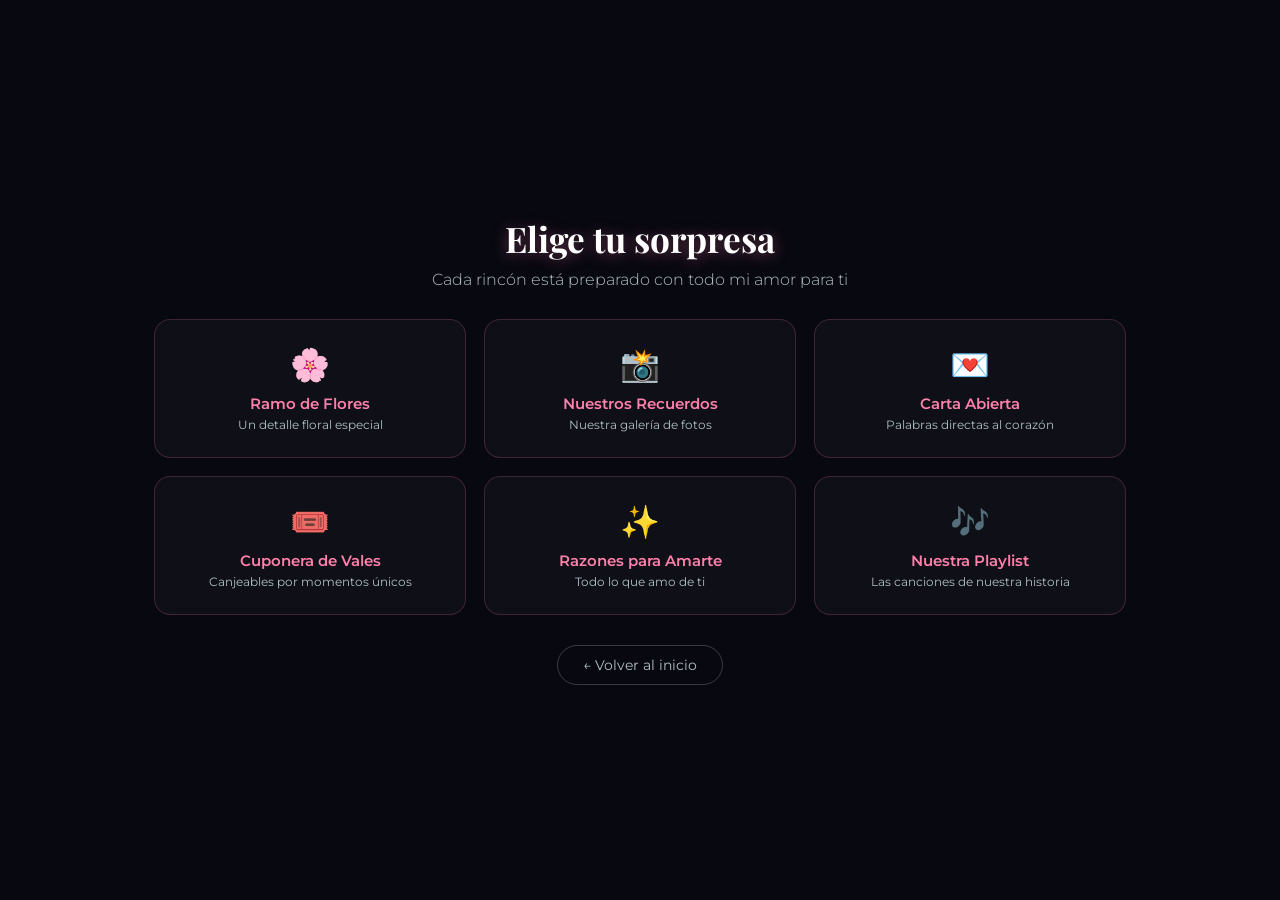
==== menu.html @ ff6effcc "Add files via upload" ====
<!DOCTYPE html>
<html lang="es">
<head>
    <meta charset="UTF-8">
    <meta name="viewport" content="width=device-width, initial-scale=1.0">
    <title>Tus Regalos 💖</title>
    <!-- Enlace al CSS global compartido -->
    <link rel="stylesheet" href="css/estilos.css">
    <link href="https://fonts.googleapis.com/css2?family=Montserrat:wght@300;400;600&family=Playfair+Display:ital,wght@0,400;0,600;1,400&display=swap" rel="stylesheet">
</head>
<body>

    <div class="container">
        <h1>Elige tu sorpresa</h1>
        <p class="subtitulo">Cada rincón está preparado con todo mi amor para ti</p>

        <!-- Menú con los 6 enlaces a los regalos -->
        <div class="regalos-grid">
            <a href="regalos/flores.html" class="tarjeta-regalo">
                <span class="icono">🌸</span>
                <h3>Ramo de Flores</h3>
                <p>Un detalle floral especial</p>
            </a>

            <a href="regalos/fotos.html" class="tarjeta-regalo">
                <span class="icono">📸</span>
                <h3>Nuestros Recuerdos</h3>
                <p>Nuestra galería de fotos</p>
            </a>

            <a href="regalos/carta.html" class="tarjeta-regalo">
                <span class="icono">💌</span>
                <h3>Carta Abierta</h3>
                <p>Palabras directas al corazón</p>
            </a>

            <a href="regalos/cuponera.html" class="tarjeta-regalo">
                <span class="icono">🎟️</span>
                <h3>Cuponera de Vales</h3>
                <p>Canjeables por momentos únicos</p>
            </a>

            <a href="regalos/razones.html" class="tarjeta-regalo">
                <span class="icono">✨</span>
                <h3>Razones para Amarte</h3>
                <p>Todo lo que amo de ti</p>
            </a>

            <a href="regalos/musica.html" class="tarjeta-regalo">
                <span class="icono">🎶</span>
                <h3>Nuestra Playlist</h3>
                <p>Las canciones de nuestra historia</p>
            </a>
        </div>

        <a href="index.html" class="btn-volver">← Volver al inicio</a>
    </div>

</body>
</html>
---- css/estilos.css ----
/* --- ESTILOS GENERALES Y TEMA OSCURO / NOCHE MÁGICA --- */
:root {
    --bg-color: #080810;
    --card-border: rgba(255, 128, 171, 0.2);
    --card-hover: rgba(255, 128, 171, 0.15);
    --accent-pink: #ff80ab;
    --accent-glow: rgba(233, 30, 99, 0.4);
    --texto-claro: #ffffff;
    --texto-secundario: #b0bec5;
}

* {
    margin: 0;
    padding: 0;
    box-sizing: border-box;
}

body {
    font-family: 'Montserrat', sans-serif;
    background-color: var(--bg-color);
    color: var(--texto-claro);
    min-height: 100vh;
    display: flex;
    flex-direction: column;
    justify-content: center;
    align-items: center;
    overflow-x: hidden;
    padding: 20px;
}

/* --- CONTENEDOR LIBERADO --- */
.container {
    max-width: 80%;
    width: 100%;
    z-index: 10;
    background: transparent;
    border: none;
    box-shadow: none;
    padding: 10px;
    text-align: center;
}

/* --- TÍTULOS --- */
h1 {
    font-family: 'Playfair Display', serif;
    font-size: 2.2rem;
    margin-bottom: 8px;
    color: #fff;
    text-shadow: 0 2px 15px rgba(255, 128, 171, 0.4);
}

p.subtitulo {
    font-size: 1rem;
    color: var(--texto-secundario);
    margin-bottom: 30px;
    font-weight: 300;
}

/* --- BARRA DE CARGA (INDEX) --- */
.barra-contenedor {
    position: relative;
    width: 100%;
    background: rgba(255, 255, 255, 0.05);
    border: 1px solid rgba(255, 128, 171, 0.3);
    border-radius: 20px;
    height: 26px;
    padding: 3px;
    margin-bottom: 8px;
    overflow: hidden;
}

.barra-progreso {
    height: 100%;
    background: linear-gradient(135deg, #ff80ab, #e91e63);
    border-radius: 12px;
    width: 0%;
    transition: width 1s ease-in-out;
}

.porcentaje-texto {
    font-size: 0.85rem;
    color: var(--accent-pink);
    margin-bottom: 35px;
    font-weight: 600;
}

/* --- CONTADOR (GRID DE TIEMPO) --- */
.contador-grid {
    display: grid;
    grid-template-columns: repeat(4, 1fr);
    gap: 12px;
    margin-bottom: 35px;
}

.caja-tiempo {
    background: rgba(255, 255, 255, 0.03);
    border: 1px solid var(--card-border);
    padding: 12px 5px;
    border-radius: 14px;
    backdrop-filter: blur(5px);
    transition: all 0.3s ease; /* Transición suave para la reacción */
}

/* Reacción al pasar el ratón por encima de los bloques de tiempo */
.caja-tiempo:hover {
    transform: translateY(-4px) scale(1.03);
    border-color: var(--accent-pink);
    background: rgba(255, 128, 171, 0.08);
    box-shadow: 0 5px 15px rgba(255, 128, 171, 0.2);
}

.caja-tiempo span {
    display: block;
    font-size: 1.8rem;
    font-weight: 600;
    color: var(--accent-pink);
    font-family: 'Playfair Display', serif;
}

.caja-tiempo label {
    font-size: 0.65rem;
    color: #90a4ae;
    text-transform: uppercase;
    letter-spacing: 1px;
}

/* --- BOTÓN DE ACCESO / PRINCIPAL --- */
.btn-entrar {
    display: inline-block;
    background: linear-gradient(135deg, #ff80ab, #e91e63);
    color: white;
    padding: 14px 35px;
    font-size: 1rem;
    font-weight: 600;
    text-decoration: none;
    border-radius: 30px;
    box-shadow: 0 4px 20px var(--accent-glow);
    transition: all 0.3s ease;
}

.btn-entrar:hover {
    transform: translateY(-4px) scale(1.05);
    box-shadow: 0 8px 30px rgba(233, 30, 99, 0.7);
    filter: brightness(1.1);
}

/* --- GRID DE LOS 6 REGALOS (MENU.HTML) --- */
.regalos-grid {
    display: grid;
    grid-template-columns: repeat(2, 1fr);
    gap: 15px;
    margin-bottom: 30px;
}

.tarjeta-regalo {
    background: rgba(255, 255, 255, 0.03);
    border: 1px solid var(--card-border);
    border-radius: 16px;
    padding: 22px 12px;
    text-decoration: none;
    color: white;
    display: flex;
    flex-direction: column;
    align-items: center;
    justify-content: center;
    transition: all 0.3s cubic-bezier(0.4, 0, 0.2, 1); /* Transición súper fluida */
    backdrop-filter: blur(5px);
}

/* Reacción al pasar el ratón por encima de las tarjetas de los regalos */
.tarjeta-regalo:hover {
    transform: translateY(-6px) scale(1.02);
    background: rgba(255, 128, 171, 0.1);
    border-color: var(--accent-pink);
    box-shadow: 0 8px 25px rgba(255, 128, 171, 0.25);
}

/* Efecto especial para el icono dentro de la tarjeta al hacer hover */
.tarjeta-regalo:hover .icono {
    transform: scale(1.15) rotate(5deg);
    transition: transform 0.3s ease;
}

.tarjeta-regalo .icono {
    font-size: 2rem;
    margin-bottom: 10px;
    transition: transform 0.3s ease;
}

.tarjeta-regalo h3 {
    font-size: 0.95rem;
    font-weight: 600;
    margin-bottom: 4px;
    color: var(--accent-pink);
}

.tarjeta-regalo p {
    font-size: 0.75rem;
    color: var(--texto-secundario);
    display: none;
}

/* --- BOTÓN VOLVER --- */
.btn-volver {
    display: inline-block;
    color: var(--texto-secundario);
    text-decoration: none;
    font-size: 0.9rem;
    border: 1px solid rgba(255, 255, 255, 0.2);
    padding: 10px 25px;
    border-radius: 20px;
    transition: all 0.3s ease;
}

.btn-volver:hover {
    color: white;
    border-color: var(--accent-pink);
    background: rgba(255, 128, 171, 0.1);
    transform: translateY(-2px);
}


/* ==========================================================
   MEDIA QUERIES PARA PANTALLAS MÁS GRANDES (TABLETS Y PC)
   ================================================---------- */
@media (min-width: 600px) {
    .regalos-grid {
        grid-template-columns: repeat(3, 1fr);
        gap: 18px;
    }

    .tarjeta-regalo {
        padding: 25px 15px;
    }

    .tarjeta-regalo p {
        display: block;
    }
    /* --- ESTILOS DE LA CUPONERA --- */
.tarjeta-cupon {
    background: rgba(255, 255, 255, 0.03);
    border: 1px solid var(--card-border);
    border-radius: 16px;
    padding: 20px 15px;
    text-align: center;
    display: flex;
    flex-direction: column;
    align-items: center;
    justify-content: center;
    transition: all 0.3s cubic-bezier(0.4, 0, 0.2, 1);
    backdrop-filter: blur(5px);
}

.tarjeta-cupon:hover:not(.gastado) {
    transform: translateY(-5px);
    background: rgba(255, 128, 171, 0.08);
    border-color: var(--accent-pink);
    box-shadow: 0 8px 20px rgba(255, 128, 171, 0.2);
}

.tarjeta-cupon.gastado {
    opacity: 0.35;
    filter: grayscale(0.5);
    border-color: rgba(255, 255, 255, 0.05);
}

.btn-canjear {
    background: linear-gradient(135deg, #ff80ab, #e91e63);
    color: white;
    border: none;
    padding: 6px 16px;
    border-radius: 20px;
    font-size: 0.75rem;
    font-weight: 600;
    cursor: pointer;
    transition: all 0.2s ease;
    box-shadow: 0 2px 10px rgba(233, 30, 99, 0.3);
}

.btn-canjear:hover {
    transform: scale(1.05);
    box-shadow: 0 4px 15px rgba(233, 30, 99, 0.5);
}

.tarjeta-cupon.gastado .btn-canjear {
    background: transparent;
    color: var(--texto-secundario);
    border: 1px solid rgba(255, 255, 255, 0.15);
    cursor: not-allowed;
    box-shadow: none;
}
/* --- CUADRÍCULA DE CUPONES (EN FILAS) --- */
#cuponesGrid {
    display: grid;
    grid-template-columns: repeat(2, 1fr); /* 2 columnas en móviles */
    gap: 15px;
    margin-bottom: 30px;
}

@media (min-width: 600px) {
    #cuponesGrid {
        grid-template-columns: repeat(4, 1fr); /* 4 columnas en pantallas grandes (dos filas de 4 para los 8 cupones) */
        gap: 18px;
    }
}
/* --- EFECTO CURSOR MÁQUINA DE ESCRIBIR --- */
#textoCarta::after {
    content: '|';
    animation: parpadear 0.8s infinite;
    color: var(--accent-pink);
    font-weight: bold;
}

@keyframes parpadear {
    0%, 100% { opacity: 1; }
    50% { opacity: 0; }
}
/* --- ESTILO PAPEL REAL PARA LA CARTA --- */
.papel-carta {
    background: rgba(255, 255, 255, 0.05); /* Sutil tono translúcido tipo papel */
    border: 1px solid rgba(255, 128, 171, 0.3);
    border-radius: 12px;
    padding: 35px 30px;
    box-shadow: 0 10px 30px rgba(0, 0, 0, 0.3);
    backdrop-filter: blur(8px);
    text-align: left;
    max-width: 650px;
    margin: 0 auto 30px auto;
}

#textoCarta {
    font-family: 'Playfair Display', serif; /* O puedes cambiarlo si prefieres otra */
    font-style: italic;                    /* Letra en cursiva */
    font-size: 1.15rem;
    line-height: 1.9;
    color: #fce4ec;
    white-space: pre-line;
}
/* --- ESTILO PAPEL REAL PARA LA CARTA --- */
/* --- ESTILO PAPEL REAL (BLANCO Y RECTO) --- */
.papel-carta {
    background: #ffffff; /* Blanco puro como un folio real */
    border: none;        /* Sin bordes */
    border-radius: 0px;  /* Sin esquinas redondeadas, recto */
    padding: 50px 40px;  /* Espacio interior amplio tipo carta */
    box-shadow: 0 15px 35px rgba(0, 0, 0, 0.4); /* Sombra suave para dar profundidad sobre el fondo oscuro */
    text-align: left;
    max-width: 650px;
    width: 100%;
    margin: 0 auto;
}

.papel-carta {
    background: #f2e3c6; /* Color papel kraft claro */
    border: 1px solid #d9c59e;
    border-radius: 2px;
    padding: 50px 40px;
    box-shadow: 0 15px 40px rgba(0, 0, 0, 0.5), inset 0 0 20px rgba(186, 155, 110, 0.15);
    text-align: left;
    max-width: 650px;
    width: 100%;
    margin: 0 auto;
}

#textoCarta {
    font-family: 'Playfair Display', serif;
    font-style: italic;
    font-size: 1.15rem;
    line-height: 2;
    color: #3b2f2f; /* Tono marrón oscuro / tinta café */
    white-space: pre-line;
}

/* --- CLASE PARA MOSTRAR EL BOTÓN AL TERMINAR --- */
.oculto {
    opacity: 0;
    visibility: hidden;
    transform: translateY(10px);
    transition: opacity 1s ease, transform 1s ease;
}

.visible {
    opacity: 1;
    visibility: visible;
    transform: translateY(0);
}
}
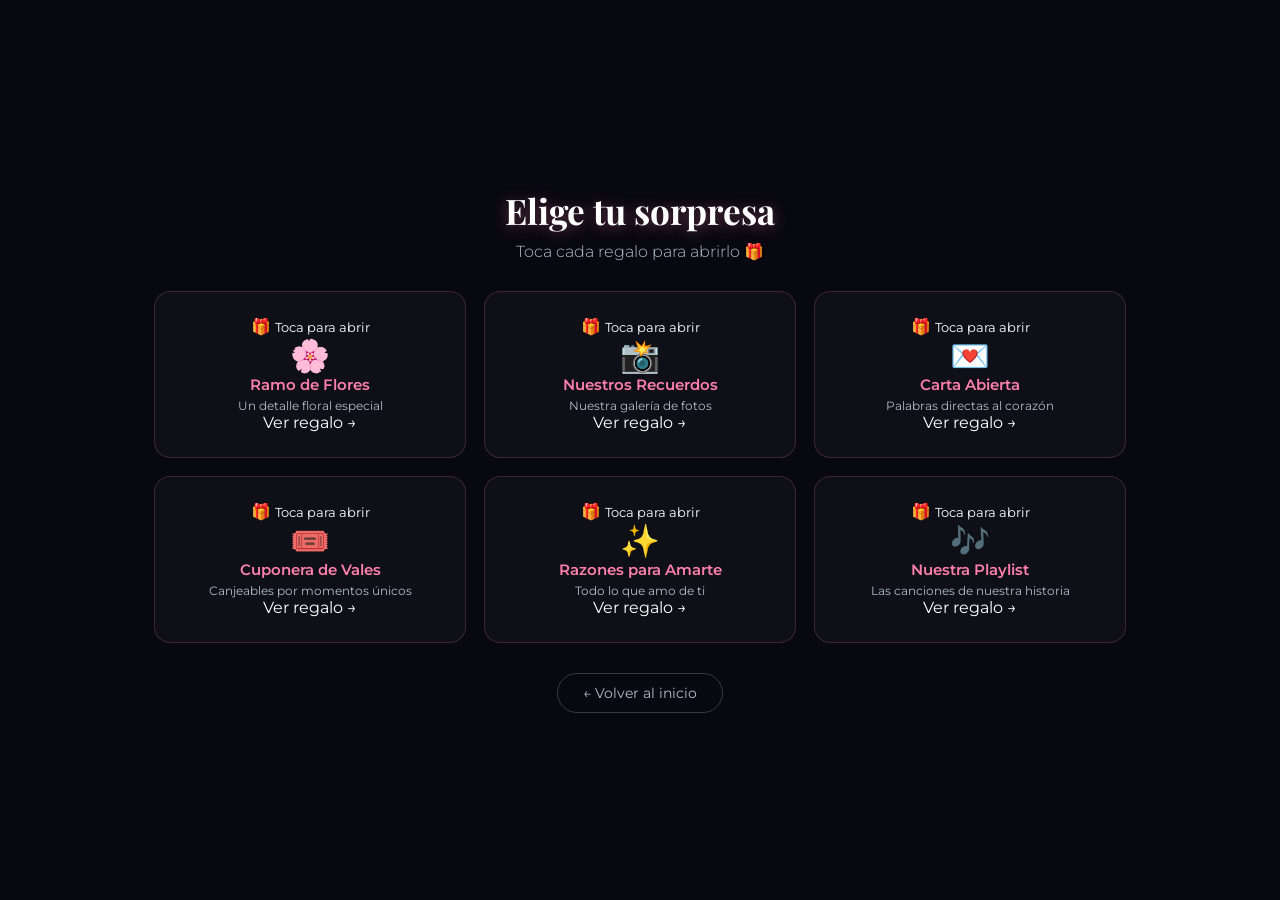
==== commit 19322fc4: "Add files via upload" ====
--- a/menu.html
+++ b/menu.html
@@ -4,7 +4,6 @@
     <meta charset="UTF-8">
     <meta name="viewport" content="width=device-width, initial-scale=1.0">
     <title>Tus Regalos 💖</title>
-    <!-- Enlace al CSS global compartido -->
     <link rel="stylesheet" href="css/estilos.css">
     <link href="https://fonts.googleapis.com/css2?family=Montserrat:wght@300;400;600&family=Playfair+Display:ital,wght@0,400;0,600;1,400&display=swap" rel="stylesheet">
 </head>
@@ -12,49 +11,138 @@
 
     <div class="container">
         <h1>Elige tu sorpresa</h1>
-        <p class="subtitulo">Cada rincón está preparado con todo mi amor para ti</p>
+        <p class="subtitulo">Toca cada regalo para abrirlo 🎁</p>
 
-        <!-- Menú con los 6 enlaces a los regalos -->
         <div class="regalos-grid">
-            <a href="regalos/flores.html" class="tarjeta-regalo">
-                <span class="icono">🌸</span>
-                <h3>Ramo de Flores</h3>
-                <p>Un detalle floral especial</p>
+
+            <a href="regalos/flores.html" class="tarjeta-regalo cerrado" data-id="flores">
+                <div class="envoltorio">
+                    <span class="caja">🎁</span>
+                    <small>Toca para abrir</small>
+                </div>
+                <div class="contenido">
+                    <span class="icono">🌸</span>
+                    <h3>Ramo de Flores</h3>
+                    <p>Un detalle floral especial</p>
+                    <span class="mini-btn">Ver regalo →</span>
+                </div>
             </a>
 
-            <a href="regalos/fotos.html" class="tarjeta-regalo">
-                <span class="icono">📸</span>
-                <h3>Nuestros Recuerdos</h3>
-                <p>Nuestra galería de fotos</p>
+            <a href="regalos/fotos.html" class="tarjeta-regalo cerrado" data-id="fotos">
+                <div class="envoltorio">
+                    <span class="caja">🎁</span>
+                    <small>Toca para abrir</small>
+                </div>
+                <div class="contenido">
+                    <span class="icono">📸</span>
+                    <h3>Nuestros Recuerdos</h3>
+                    <p>Nuestra galería de fotos</p>
+                    <span class="mini-btn">Ver regalo →</span>
+                </div>
             </a>
 
-            <a href="regalos/carta.html" class="tarjeta-regalo">
-                <span class="icono">💌</span>
-                <h3>Carta Abierta</h3>
-                <p>Palabras directas al corazón</p>
+            <a href="regalos/carta.html" class="tarjeta-regalo cerrado" data-id="carta">
+                <div class="envoltorio">
+                    <span class="caja">🎁</span>
+                    <small>Toca para abrir</small>
+                </div>
+                <div class="contenido">
+                    <span class="icono">💌</span>
+                    <h3>Carta Abierta</h3>
+                    <p>Palabras directas al corazón</p>
+                    <span class="mini-btn">Ver regalo →</span>
+                </div>
             </a>
 
-            <a href="regalos/cuponera.html" class="tarjeta-regalo">
-                <span class="icono">🎟️</span>
-                <h3>Cuponera de Vales</h3>
-                <p>Canjeables por momentos únicos</p>
+            <a href="regalos/cuponera.html" class="tarjeta-regalo cerrado" data-id="cuponera">
+                <div class="envoltorio">
+                    <span class="caja">🎁</span>
+                    <small>Toca para abrir</small>
+                </div>
+                <div class="contenido">
+                    <span class="icono">🎟️</span>
+                    <h3>Cuponera de Vales</h3>
+                    <p>Canjeables por momentos únicos</p>
+                    <span class="mini-btn">Ver regalo →</span>
+                </div>
             </a>
 
-            <a href="regalos/razones.html" class="tarjeta-regalo">
-                <span class="icono">✨</span>
-                <h3>Razones para Amarte</h3>
-                <p>Todo lo que amo de ti</p>
+            <a href="regalos/razones.html" class="tarjeta-regalo cerrado" data-id="razones">
+                <div class="envoltorio">
+                    <span class="caja">🎁</span>
+                    <small>Toca para abrir</small>
+                </div>
+                <div class="contenido">
+                    <span class="icono">✨</span>
+                    <h3>Razones para Amarte</h3>
+                    <p>Todo lo que amo de ti</p>
+                    <span class="mini-btn">Ver regalo →</span>
+                </div>
             </a>
 
-            <a href="regalos/musica.html" class="tarjeta-regalo">
-                <span class="icono">🎶</span>
-                <h3>Nuestra Playlist</h3>
-                <p>Las canciones de nuestra historia</p>
+            <a href="regalos/musica.html" class="tarjeta-regalo cerrado" data-id="musica">
+                <div class="envoltorio">
+                    <span class="caja">🎁</span>
+                    <small>Toca para abrir</small>
+                </div>
+                <div class="contenido">
+                    <span class="icono">🎶</span>
+                    <h3>Nuestra Playlist</h3>
+                    <p>Las canciones de nuestra historia</p>
+                    <span class="mini-btn">Ver regalo →</span>
+                </div>
             </a>
+
         </div>
 
         <a href="index.html" class="btn-volver">← Volver al inicio</a>
     </div>
 
+    <script>
+        const CLAVE = 'regalosAbiertos';
+        const tarjetas = document.querySelectorAll('.tarjeta-regalo');
+
+        function leerAbiertos() {
+            try {
+                return JSON.parse(localStorage.getItem(CLAVE)) || [];
+            } catch (e) {
+                return [];
+            }
+        }
+
+        function guardarAbierto(id) {
+            try {
+                const abiertos = leerAbiertos();
+                if (!abiertos.includes(id)) {
+                    abiertos.push(id);
+                    localStorage.setItem(CLAVE, JSON.stringify(abiertos));
+                }
+            } catch (e) { /* si falla el guardado, no pasa nada */ }
+        }
+
+        // Al cargar: dejar abiertos los que ya se descubrieron
+        const yaAbiertos = leerAbiertos();
+        tarjetas.forEach(t => {
+            if (yaAbiertos.includes(t.dataset.id)) {
+                t.classList.remove('cerrado');
+                t.classList.add('abierto');
+            }
+        });
+
+        // Al tocar un regalo cerrado: se abre en lugar de navegar
+        tarjetas.forEach(t => {
+            t.addEventListener('click', e => {
+                if (!t.classList.contains('cerrado')) return; // ya abierto: navega normal
+                e.preventDefault();
+                t.classList.add('abriendo');
+                setTimeout(() => {
+                    t.classList.remove('cerrado', 'abriendo');
+                    t.classList.add('abierto');
+                    guardarAbierto(t.dataset.id);
+                }, 600);
+            });
+        });
+    </script>
+
 </body>
 </html>
--- a/css/estilos.css
+++ b/css/estilos.css
@@ -98,10 +98,9 @@
     padding: 12px 5px;
     border-radius: 14px;
     backdrop-filter: blur(5px);
-    transition: all 0.3s ease; /* Transición suave para la reacción */
-}
-
-/* Reacción al pasar el ratón por encima de los bloques de tiempo */
+    transition: all 0.3s ease;
+}
+
 .caja-tiempo:hover {
     transform: translateY(-4px) scale(1.03);
     border-color: var(--accent-pink);
@@ -163,11 +162,10 @@
     flex-direction: column;
     align-items: center;
     justify-content: center;
-    transition: all 0.3s cubic-bezier(0.4, 0, 0.2, 1); /* Transición súper fluida */
+    transition: all 0.3s cubic-bezier(0.4, 0, 0.2, 1);
     backdrop-filter: blur(5px);
 }
 
-/* Reacción al pasar el ratón por encima de las tarjetas de los regalos */
 .tarjeta-regalo:hover {
     transform: translateY(-6px) scale(1.02);
     background: rgba(255, 128, 171, 0.1);
@@ -175,16 +173,14 @@
     box-shadow: 0 8px 25px rgba(255, 128, 171, 0.25);
 }
 
-/* Efecto especial para el icono dentro de la tarjeta al hacer hover */
-.tarjeta-regalo:hover .icono {
-    transform: scale(1.15) rotate(5deg);
-    transition: transform 0.3s ease;
-}
-
 .tarjeta-regalo .icono {
     font-size: 2rem;
     margin-bottom: 10px;
     transition: transform 0.3s ease;
+}
+
+.tarjeta-regalo:hover .icono {
+    transform: scale(1.15) rotate(5deg);
 }
 
 .tarjeta-regalo h3 {
@@ -219,24 +215,15 @@
     transform: translateY(-2px);
 }
 
-
-/* ==========================================================
-   MEDIA QUERIES PARA PANTALLAS MÁS GRANDES (TABLETS Y PC)
-   ================================================---------- */
-@media (min-width: 600px) {
-    .regalos-grid {
-        grid-template-columns: repeat(3, 1fr);
-        gap: 18px;
-    }
-
-    .tarjeta-regalo {
-        padding: 25px 15px;
-    }
-
-    .tarjeta-regalo p {
-        display: block;
-    }
-    /* --- ESTILOS DE LA CUPONERA --- */
+/* --- ESTILOS DE LA CUPONERA --- */
+#cuponesGrid {
+    display: grid;
+    grid-template-columns: repeat(2, 1fr); /* 2 columnas en móvil */
+    gap: 15px;
+    width: 100%;
+    margin-bottom: 30px;
+}
+
 .tarjeta-cupon {
     background: rgba(255, 255, 255, 0.03);
     border: 1px solid var(--card-border);
@@ -289,21 +276,8 @@
     cursor: not-allowed;
     box-shadow: none;
 }
-/* --- CUADRÍCULA DE CUPONES (EN FILAS) --- */
-#cuponesGrid {
-    display: grid;
-    grid-template-columns: repeat(2, 1fr); /* 2 columnas en móviles */
-    gap: 15px;
-    margin-bottom: 30px;
-}
-
-@media (min-width: 600px) {
-    #cuponesGrid {
-        grid-template-columns: repeat(4, 1fr); /* 4 columnas en pantallas grandes (dos filas de 4 para los 8 cupones) */
-        gap: 18px;
-    }
-}
-/* --- EFECTO CURSOR MÁQUINA DE ESCRIBIR --- */
+
+/* --- CARTA: EFECTO CURSOR MÁQUINA DE ESCRIBIR --- */
 #textoCarta::after {
     content: '|';
     animation: parpadear 0.8s infinite;
@@ -315,43 +289,10 @@
     0%, 100% { opacity: 1; }
     50% { opacity: 0; }
 }
-/* --- ESTILO PAPEL REAL PARA LA CARTA --- */
+
+/* --- CARTA: ESTILO PAPEL KRAFT --- */
 .papel-carta {
-    background: rgba(255, 255, 255, 0.05); /* Sutil tono translúcido tipo papel */
-    border: 1px solid rgba(255, 128, 171, 0.3);
-    border-radius: 12px;
-    padding: 35px 30px;
-    box-shadow: 0 10px 30px rgba(0, 0, 0, 0.3);
-    backdrop-filter: blur(8px);
-    text-align: left;
-    max-width: 650px;
-    margin: 0 auto 30px auto;
-}
-
-#textoCarta {
-    font-family: 'Playfair Display', serif; /* O puedes cambiarlo si prefieres otra */
-    font-style: italic;                    /* Letra en cursiva */
-    font-size: 1.15rem;
-    line-height: 1.9;
-    color: #fce4ec;
-    white-space: pre-line;
-}
-/* --- ESTILO PAPEL REAL PARA LA CARTA --- */
-/* --- ESTILO PAPEL REAL (BLANCO Y RECTO) --- */
-.papel-carta {
-    background: #ffffff; /* Blanco puro como un folio real */
-    border: none;        /* Sin bordes */
-    border-radius: 0px;  /* Sin esquinas redondeadas, recto */
-    padding: 50px 40px;  /* Espacio interior amplio tipo carta */
-    box-shadow: 0 15px 35px rgba(0, 0, 0, 0.4); /* Sombra suave para dar profundidad sobre el fondo oscuro */
-    text-align: left;
-    max-width: 650px;
-    width: 100%;
-    margin: 0 auto;
-}
-
-.papel-carta {
-    background: #f2e3c6; /* Color papel kraft claro */
+    background: #f2e3c6;
     border: 1px solid #d9c59e;
     border-radius: 2px;
     padding: 50px 40px;
@@ -359,7 +300,7 @@
     text-align: left;
     max-width: 650px;
     width: 100%;
-    margin: 0 auto;
+    margin: 0 auto 30px auto;
 }
 
 #textoCarta {
@@ -367,11 +308,11 @@
     font-style: italic;
     font-size: 1.15rem;
     line-height: 2;
-    color: #3b2f2f; /* Tono marrón oscuro / tinta café */
+    color: #3b2f2f;
     white-space: pre-line;
 }
 
-/* --- CLASE PARA MOSTRAR EL BOTÓN AL TERMINAR --- */
+/* --- CLASES PARA MOSTRAR EL BOTÓN AL TERMINAR --- */
 .oculto {
     opacity: 0;
     visibility: hidden;
@@ -384,4 +325,275 @@
     visibility: visible;
     transform: translateY(0);
 }
+/* --- GALERÍA ESTILO POLAROID (añadir a estilos.css, antes de los @media) --- */
+.galeria-grid {
+    display: grid;
+    grid-template-columns: repeat(auto-fill, minmax(200px, 1fr));
+    gap: 35px 25px;
+    padding: 15px 5px;
+    margin-bottom: 30px;
+}
+
+.polaroid {
+    background: #fdfdfb;
+    padding: 12px 12px 16px;
+    box-shadow: 0 10px 25px rgba(0, 0, 0, 0.5);
+    transform: rotate(var(--giro, 0deg));
+    transition: transform 0.3s ease, box-shadow 0.3s ease;
+    margin: 0;
+    cursor: pointer;
+    opacity: 0; /* oculta hasta que le toque aparecer */
+}
+
+/* Aparición: cae suavemente en su sitio */
+.polaroid.entrada {
+    opacity: 1;
+    animation: entrar 0.7s ease;
+}
+
+@keyframes entrar {
+    from {
+        opacity: 0;
+        transform: translateY(-40px) scale(0.8) rotate(var(--giro, 0deg));
+    }
+    to {
+        opacity: 1;
+        transform: translateY(0) scale(1) rotate(var(--giro, 0deg));
+    }
+}
+
+.polaroid:hover {
+    transform: rotate(0deg) scale(1.05);
+    box-shadow: 0 15px 35px rgba(255, 128, 171, 0.3);
+    z-index: 5;
+}
+
+.foto-marco {
+    width: 100%;
+    aspect-ratio: 1 / 1;
+    overflow: hidden;
+    background: #222;
+}
+
+.foto-marco img {
+    width: 100%;
+    height: 100%;
+    object-fit: cover;
+    display: block;
+    /* Estado "sin revelar": oscura, sepia y borrosa */
+    filter: brightness(0.15) sepia(0.9) blur(8px);
+    opacity: 0.8;
+    transition: filter 5s ease-out, opacity 5s ease-out;
+}
+
+.polaroid.revelada .foto-marco img {
+    filter: none;
+    opacity: 1;
+}
+
+.polaroid figcaption {
+    font-family: 'Caveat', 'Playfair Display', cursive;
+    font-size: 1.25rem;
+    color: #3b2f2f;
+    text-align: center;
+    margin-top: 12px;
+    min-height: 1.6em;
+    line-height: 1.2;
+}
+
+/* --- VISOR: POLAROID AMPLIADA --- */
+.visor {
+    position: fixed;
+    inset: 0;
+    z-index: 1000;
+    display: flex;
+    align-items: center;
+    justify-content: center;
+    background: rgba(8, 8, 16, 0.92);
+    backdrop-filter: blur(6px);
+    opacity: 0;
+    visibility: hidden;
+    transition: opacity 0.3s ease, visibility 0.3s ease;
+    cursor: pointer;
+}
+
+.visor.abierto {
+    opacity: 1;
+    visibility: visible;
+}
+
+/* Mismo modelo de polaroid, en grande y recta */
+.polaroid-grande {
+    width: min(88vw, 62vh, 620px);
+    cursor: pointer;
+    opacity: 1;
+    padding: 16px 16px 22px;
+    box-shadow: 0 20px 50px rgba(0, 0, 0, 0.7);
+    transform: scale(0.85);
+    transition: transform 0.35s ease;
+}
+
+.visor.abierto .polaroid-grande {
+    transform: scale(1) rotate(0deg);
+}
+
+.polaroid-grande:hover {
+    box-shadow: 0 20px 50px rgba(0, 0, 0, 0.7);
+}
+
+.polaroid-grande figcaption {
+    font-size: 1.6rem;
+    margin-top: 14px;
+}
+
+.visor-cerrar {
+    position: absolute;
+    top: 15px;
+    right: 15px;
+    width: 44px;
+    height: 44px;
+    border-radius: 50%;
+    background: rgba(255, 255, 255, 0.08);
+    border: 1px solid rgba(255, 128, 171, 0.4);
+    color: white;
+    font-size: 1.3rem;
+    line-height: 1;
+    cursor: pointer;
+    transition: background 0.2s ease, transform 0.2s ease;
+}
+
+.visor-cerrar:hover {
+    background: rgba(255, 128, 171, 0.3);
+    transform: scale(1.1);
+}
+/* ==========================================================
+   PANTALLAS MÁS GRANDES (TABLETS Y PC)
+   ========================================================== */
+@media (min-width: 600px) {
+    .regalos-grid {
+        grid-template-columns: repeat(3, 1fr);
+        gap: 18px;
+    }
+
+    .tarjeta-regalo {
+        padding: 25px 15px;
+    }
+
+    .tarjeta-regalo p {
+        display: block;
+    }
+
+    #cuponesGrid {
+        grid-template-columns: repeat(4, 1fr); /* 2 filas de 4 para 8 cupones */
+        gap: 18px;
+    }
+}
+
+/* ==========================================================
+   MÓVILES
+   ========================================================== */
+@media (max-width: 599px) {
+    body {
+        padding: 15px;
+    }
+
+    .container {
+        max-width: 100%;
+        padding: 10px;
+    }
+
+    .papel-carta {
+        padding: 25px 20px;
+        margin: 10px 0 30px 0;
+    }
+
+    #textoCarta {
+        font-size: 1rem;
+        line-height: 1.7;
+    }
+
+    #cuponesGrid,
+    .regalos-grid {
+        grid-template-columns: repeat(2, 1fr);
+        gap: 10px;
+    }
+
+    .tarjeta-cupon,
+    .tarjeta-regalo {
+        padding: 15px 8px;
+    }
+    /* --- REGALOS QUE SE ABREN (añadir al final de estilos.css, antes de los @media) --- */
+.tarjeta-regalo {
+    min-height: 150px; /* evita que la tarjeta cambie de tamaño al abrirse */
+}
+
+.tarjeta-regalo.cerrado {
+    cursor: pointer;
+}
+
+.envoltorio {
+    display: flex;
+    flex-direction: column;
+    align-items: center;
+}
+
+.envoltorio .caja {
+    font-size: 2.8rem;
+    animation: flotar 2.5s ease-in-out infinite;
+}
+
+.envoltorio small {
+    font-size: 0.7rem;
+    color: var(--texto-secundario);
+    margin-top: 8px;
+}
+
+.contenido {
+    display: none;
+    flex-direction: column;
+    align-items: center;
+}
+
+.tarjeta-regalo.abierto .envoltorio {
+    display: none;
+}
+
+.tarjeta-regalo.abierto .contenido {
+    display: flex;
+    animation: aparecer 0.6s ease;
+}
+
+.tarjeta-regalo.abriendo .caja {
+    animation: sacudir 0.6s ease;
+}
+
+.mini-btn {
+    margin-top: 10px;
+    padding: 6px 16px;
+    border-radius: 20px;
+    font-size: 0.75rem;
+    font-weight: 600;
+    color: white;
+    background: linear-gradient(135deg, #ff80ab, #e91e63);
+    box-shadow: 0 2px 10px rgba(233, 30, 99, 0.3);
+}
+
+@keyframes flotar {
+    0%, 100% { transform: translateY(0); }
+    50% { transform: translateY(-6px); }
+}
+
+@keyframes sacudir {
+    0%, 100% { transform: rotate(0) scale(1); }
+    20% { transform: rotate(-12deg) scale(1.15); }
+    40% { transform: rotate(12deg) scale(1.2); }
+    60% { transform: rotate(-8deg) scale(1.25); }
+    80% { transform: rotate(8deg) scale(1.3); opacity: 0.6; }
+}
+
+@keyframes aparecer {
+    from { opacity: 0; transform: scale(0.7); }
+    to { opacity: 1; transform: scale(1); }
+}
+
 }
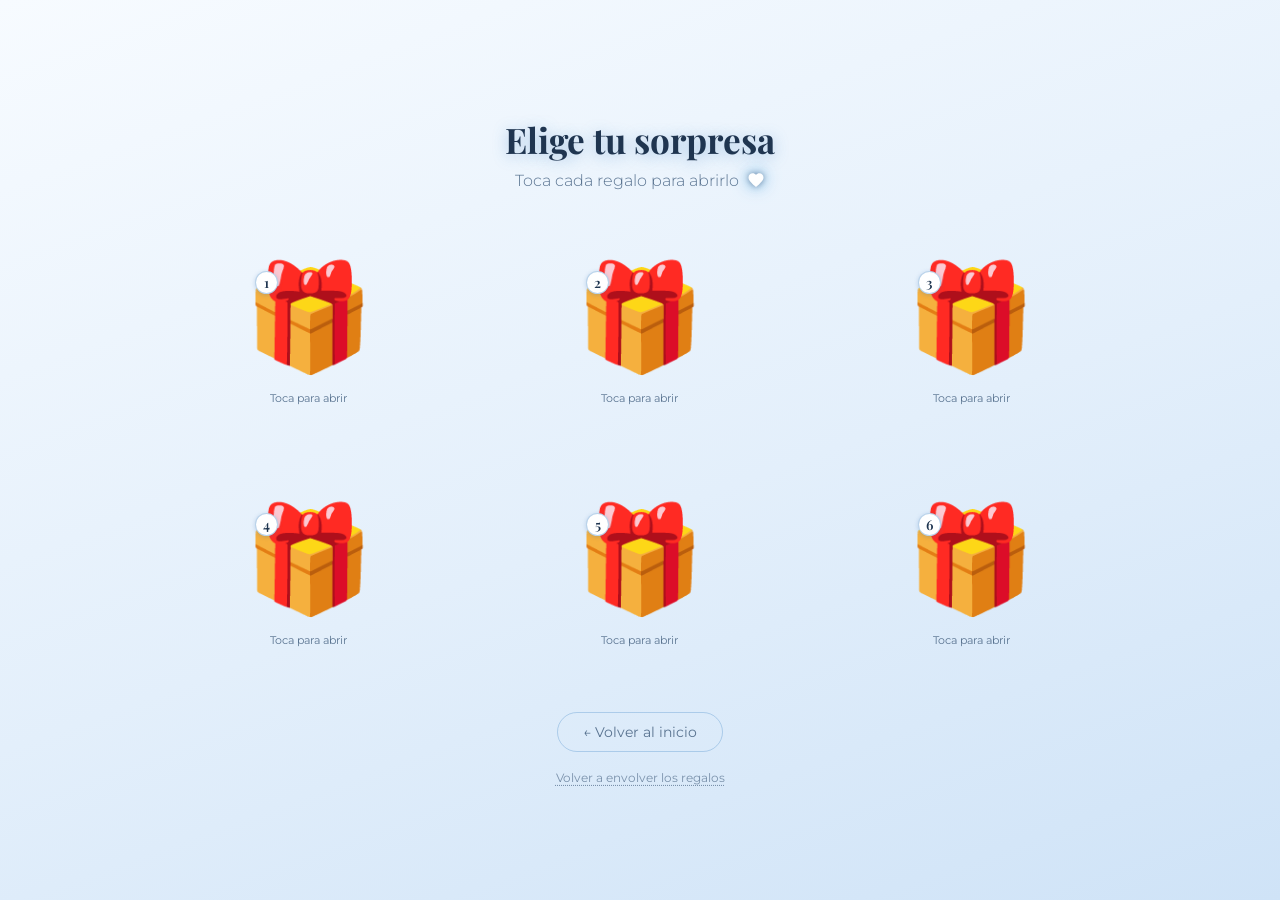
==== commit e25eeb71: "Add files via upload" ====
--- a/menu.html
+++ b/menu.html
@@ -1,148 +1,232 @@
-<!DOCTYPE html>
-<html lang="es">
-<head>
-    <meta charset="UTF-8">
-    <meta name="viewport" content="width=device-width, initial-scale=1.0">
-    <title>Tus Regalos 💖</title>
-    <link rel="stylesheet" href="css/estilos.css">
-    <link href="https://fonts.googleapis.com/css2?family=Montserrat:wght@300;400;600&family=Playfair+Display:ital,wght@0,400;0,600;1,400&display=swap" rel="stylesheet">
-</head>
-<body>
-
-    <div class="container">
-        <h1>Elige tu sorpresa</h1>
-        <p class="subtitulo">Toca cada regalo para abrirlo 🎁</p>
-
-        <div class="regalos-grid">
-
-            <a href="regalos/flores.html" class="tarjeta-regalo cerrado" data-id="flores">
-                <div class="envoltorio">
-                    <span class="caja">🎁</span>
-                    <small>Toca para abrir</small>
-                </div>
-                <div class="contenido">
-                    <span class="icono">🌸</span>
-                    <h3>Ramo de Flores</h3>
-                    <p>Un detalle floral especial</p>
-                    <span class="mini-btn">Ver regalo →</span>
-                </div>
-            </a>
-
-            <a href="regalos/fotos.html" class="tarjeta-regalo cerrado" data-id="fotos">
-                <div class="envoltorio">
-                    <span class="caja">🎁</span>
-                    <small>Toca para abrir</small>
-                </div>
-                <div class="contenido">
-                    <span class="icono">📸</span>
-                    <h3>Nuestros Recuerdos</h3>
-                    <p>Nuestra galería de fotos</p>
-                    <span class="mini-btn">Ver regalo →</span>
-                </div>
-            </a>
-
-            <a href="regalos/carta.html" class="tarjeta-regalo cerrado" data-id="carta">
-                <div class="envoltorio">
-                    <span class="caja">🎁</span>
-                    <small>Toca para abrir</small>
-                </div>
-                <div class="contenido">
-                    <span class="icono">💌</span>
-                    <h3>Carta Abierta</h3>
-                    <p>Palabras directas al corazón</p>
-                    <span class="mini-btn">Ver regalo →</span>
-                </div>
-            </a>
-
-            <a href="regalos/cuponera.html" class="tarjeta-regalo cerrado" data-id="cuponera">
-                <div class="envoltorio">
-                    <span class="caja">🎁</span>
-                    <small>Toca para abrir</small>
-                </div>
-                <div class="contenido">
-                    <span class="icono">🎟️</span>
-                    <h3>Cuponera de Vales</h3>
-                    <p>Canjeables por momentos únicos</p>
-                    <span class="mini-btn">Ver regalo →</span>
-                </div>
-            </a>
-
-            <a href="regalos/razones.html" class="tarjeta-regalo cerrado" data-id="razones">
-                <div class="envoltorio">
-                    <span class="caja">🎁</span>
-                    <small>Toca para abrir</small>
-                </div>
-                <div class="contenido">
-                    <span class="icono">✨</span>
-                    <h3>Razones para Amarte</h3>
-                    <p>Todo lo que amo de ti</p>
-                    <span class="mini-btn">Ver regalo →</span>
-                </div>
-            </a>
-
-            <a href="regalos/musica.html" class="tarjeta-regalo cerrado" data-id="musica">
-                <div class="envoltorio">
-                    <span class="caja">🎁</span>
-                    <small>Toca para abrir</small>
-                </div>
-                <div class="contenido">
-                    <span class="icono">🎶</span>
-                    <h3>Nuestra Playlist</h3>
-                    <p>Las canciones de nuestra historia</p>
-                    <span class="mini-btn">Ver regalo →</span>
-                </div>
-            </a>
-
-        </div>
-
-        <a href="index.html" class="btn-volver">← Volver al inicio</a>
-    </div>
-
-    <script>
-        const CLAVE = 'regalosAbiertos';
-        const tarjetas = document.querySelectorAll('.tarjeta-regalo');
-
-        function leerAbiertos() {
-            try {
-                return JSON.parse(localStorage.getItem(CLAVE)) || [];
-            } catch (e) {
-                return [];
-            }
-        }
-
-        function guardarAbierto(id) {
-            try {
-                const abiertos = leerAbiertos();
-                if (!abiertos.includes(id)) {
-                    abiertos.push(id);
-                    localStorage.setItem(CLAVE, JSON.stringify(abiertos));
-                }
-            } catch (e) { /* si falla el guardado, no pasa nada */ }
-        }
-
-        // Al cargar: dejar abiertos los que ya se descubrieron
-        const yaAbiertos = leerAbiertos();
-        tarjetas.forEach(t => {
-            if (yaAbiertos.includes(t.dataset.id)) {
-                t.classList.remove('cerrado');
-                t.classList.add('abierto');
-            }
-        });
-
-        // Al tocar un regalo cerrado: se abre en lugar de navegar
-        tarjetas.forEach(t => {
-            t.addEventListener('click', e => {
-                if (!t.classList.contains('cerrado')) return; // ya abierto: navega normal
-                e.preventDefault();
-                t.classList.add('abriendo');
-                setTimeout(() => {
-                    t.classList.remove('cerrado', 'abriendo');
-                    t.classList.add('abierto');
-                    guardarAbierto(t.dataset.id);
-                }, 600);
-            });
-        });
-    </script>
-
-</body>
+<!DOCTYPE html>
+<html lang="es">
+<head>
+    <meta charset="UTF-8">
+    <meta name="viewport" content="width=device-width, initial-scale=1.0">
+    <!-- Protección: si todavía no ha llegado la fecha, vuelve al contador -->
+    <script src="js/config.js"></script>
+    <script>
+        if (!sorpresaDisponible()) {
+            document.documentElement.style.visibility = 'hidden';
+            location.replace('index.html');
+        }
+    </script>
+    <title>Tus Regalos 💖</title>
+    <link rel="stylesheet" href="css/estilos.css">
+    <link href="https://fonts.googleapis.com/css2?family=Montserrat:wght@300;400;600&family=Playfair+Display:ital,wght@0,400;0,600;1,400&display=swap" rel="stylesheet">
+</head>
+<body class="pagina-menu">
+
+    <div class="container">
+        <h1>Elige tu sorpresa</h1>
+        <p class="subtitulo">Toca cada regalo para abrirlo
+            <svg class="dedicatoria-corazon" viewBox="0 0 24 24" aria-hidden="true"><path fill="#ffffff" d="M12 21.35l-1.45-1.32C5.4 15.36 2 12.28 2 8.5 2 5.42 4.42 3 7.5 3c1.74 0 3.41.81 4.5 2.09C13.09 3.81 14.76 3 16.5 3 19.58 3 22 5.42 22 8.5c0 3.78-3.4 6.86-8.55 11.54L12 21.35z"/></svg>
+        </p>
+
+        <div class="regalos-grid">
+
+            <a href="regalos/flores.html" class="tarjeta-regalo cerrado" data-id="flores">
+                <div class="envoltorio">
+                    <small>Toca para abrir</small>
+                </div>
+                <div class="contenido">
+                    <span class="icono">🌸</span>
+                    <h3>Ramo de Flores</h3>
+                    <p>Un detalle floral especial</p>
+                    <span class="mini-btn">Ver regalo →</span>
+                </div>
+            </a>
+
+            <a href="regalos/fotos.html" class="tarjeta-regalo cerrado" data-id="fotos">
+                <div class="envoltorio">
+                    <small>Toca para abrir</small>
+                </div>
+                <div class="contenido">
+                    <span class="icono">📸</span>
+                    <h3>Nuestros Recuerdos</h3>
+                    <p>Nuestra galería de fotos</p>
+                    <span class="mini-btn">Ver regalo →</span>
+                </div>
+            </a>
+
+            <a href="regalos/carta.html" class="tarjeta-regalo cerrado" data-id="carta">
+                <div class="envoltorio">
+                    <small>Toca para abrir</small>
+                </div>
+                <div class="contenido">
+                    <span class="icono">💌</span>
+                    <h3>Carta Abierta</h3>
+                    <p>Palabras directas al corazón</p>
+                    <span class="mini-btn">Ver regalo →</span>
+                </div>
+            </a>
+
+            <a href="regalos/cuponera.html" class="tarjeta-regalo cerrado" data-id="cuponera">
+                <div class="envoltorio">
+                    <small>Toca para abrir</small>
+                </div>
+                <div class="contenido">
+                    <span class="icono">🎟️</span>
+                    <h3>Cuponera de Vales</h3>
+                    <p>Canjeables por momentos únicos</p>
+                    <span class="mini-btn">Ver regalo →</span>
+                </div>
+            </a>
+
+            <a href="regalos/razones.html" class="tarjeta-regalo cerrado" data-id="razones">
+                <div class="envoltorio">
+                    <small>Toca para abrir</small>
+                </div>
+                <div class="contenido">
+                    <span class="icono">✨</span>
+                    <h3>Razones para Amarte</h3>
+                    <p>Todo lo que amo de ti</p>
+                    <span class="mini-btn">Ver regalo →</span>
+                </div>
+            </a>
+
+            <a href="regalos/musica.html" class="tarjeta-regalo cerrado" data-id="musica">
+                <div class="envoltorio">
+                    <small>Toca para abrir</small>
+                </div>
+                <div class="contenido">
+                    <span class="icono">🎶</span>
+                    <h3>Nuestra Playlist</h3>
+                    <p>Las canciones de nuestra historia</p>
+                    <span class="mini-btn">Ver regalo →</span>
+                </div>
+            </a>
+
+        </div>
+
+        <a href="index.html" class="btn-volver">← Volver al inicio</a>
+        <button type="button" class="reenvolver" id="reenvolver">Volver a envolver los regalos</button>
+    </div>
+
+    <!-- Corazones que salen de las cajas al abrirse -->
+    <div class="capa-corazones-menu" id="capaCorazonesMenu" aria-hidden="true"></div>
+
+    <script>
+        const CLAVE = 'regalosAbiertos';
+        const tarjetas = document.querySelectorAll('.tarjeta-regalo');
+        const reducirMovimiento = window.matchMedia('(prefers-reduced-motion: reduce)').matches;
+
+        const SVG_CORAZON = '<svg viewBox="0 0 24 24"><path fill="currentColor" d="M12 21.35l-1.45-1.32C5.4 15.36 2 12.28 2 8.5 2 5.42 4.42 3 7.5 3c1.74 0 3.41.81 4.5 2.09C13.09 3.81 14.76 3 16.5 3 19.58 3 22 5.42 22 8.5c0 3.78-3.4 6.86-8.55 11.54L12 21.35z"/></svg>';
+        const COLORES_CORAZON = ['#ffffff', '#6cb4ee', '#ffffff', '#2f6db5'];
+
+        function leerAbiertos() {
+            try {
+                return JSON.parse(localStorage.getItem(CLAVE)) || [];
+            } catch (e) {
+                return [];
+            }
+        }
+
+        function guardarAbierto(id) {
+            try {
+                const abiertos = leerAbiertos();
+                if (!abiertos.includes(id)) {
+                    abiertos.push(id);
+                    localStorage.setItem(CLAVE, JSON.stringify(abiertos));
+                }
+            } catch (e) { /* si falla el guardado, no pasa nada */ }
+        }
+
+        // Cada tarjeta lleva su regalo 🎁 con su número
+        tarjetas.forEach((t, i) => {
+            const caja = document.createElement('div');
+            caja.className = 'caja-regalo';
+            caja.setAttribute('aria-hidden', 'true');
+            caja.innerHTML = `
+                <div class="caja-mueve">
+                    <div class="caja-destello"></div>
+                    <span class="caja-emoji">🎁</span>
+                    <span class="caja-numero">${i + 1}</span>
+                </div>`;
+            t.querySelector('.envoltorio').prepend(caja);
+        });
+
+        // Al cargar: dejar abiertos los que ya se descubrieron (sin animación)
+        const yaAbiertos = leerAbiertos();
+        tarjetas.forEach(t => {
+            if (yaAbiertos.includes(t.dataset.id)) {
+                t.classList.remove('cerrado');
+                t.classList.add('abierto');
+            }
+        });
+
+        // Corazones blancos y azules que suben desde la caja
+        function corazones(t) {
+            const capa = document.getElementById('capaCorazonesMenu');
+            const r = t.querySelector('.caja-emoji').getBoundingClientRect();
+            for (let i = 0; i < 12; i++) {
+                const c = document.createElement('span');
+                c.className = 'corazon-caja';
+                c.innerHTML = SVG_CORAZON;
+                c.style.color = COLORES_CORAZON[i % COLORES_CORAZON.length];
+                const tam = 10 + Math.random() * 12;
+                c.style.width = c.style.height = tam + 'px';
+                c.style.left = (r.left + r.width / 2) + 'px';
+                c.style.top = r.top + 'px';
+                capa.appendChild(c);
+
+                const dx = (Math.random() - 0.5) * 160;
+                const dy = -(70 + Math.random() * 120);
+                c.animate([
+                    { transform: 'translate(-50%, -50%) scale(0.3)', opacity: 0 },
+                    { transform: 'translate(-50%, -50%) scale(0.9)', opacity: 1, offset: 0.1 },
+                    { transform: `translate(calc(-50% + ${dx}px), calc(-50% + ${dy}px)) scale(1)`, opacity: 1, offset: 0.65 },
+                    { transform: `translate(calc(-50% + ${dx * 1.2}px), calc(-50% + ${dy - 40}px)) scale(0.8)`, opacity: 0 }
+                ], { duration: 1100 + Math.random() * 500, delay: Math.random() * 120, easing: 'ease-out', fill: 'both' })
+                    .onfinish = () => c.remove();
+            }
+        }
+
+        function abrir(t) {
+            t.dataset.animando = '1';
+            const fin = () => {
+                t.classList.remove('cerrado', 'abriendo', 'destapando', 'desvaneciendo');
+                t.classList.add('abierto', 'recien-abierto');
+                guardarAbierto(t.dataset.id);
+                delete t.dataset.animando;
+            };
+
+            if (reducirMovimiento) {
+                // Solo un fundido
+                t.classList.add('desvaneciendo');
+                setTimeout(fin, 350);
+                return;
+            }
+
+            t.classList.add('abriendo');                       // tiembla
+            setTimeout(() => {                                  // salta, destello y corazones
+                t.classList.add('destapando');
+                corazones(t);
+            }, 500);
+            setTimeout(() => t.classList.add('desvaneciendo'), 1000);  // la caja se desvanece
+            setTimeout(fin, 1300);                              // aparece la tarjeta
+        }
+
+        // Al tocar un regalo cerrado: se abre en lugar de navegar
+        tarjetas.forEach(t => {
+            t.addEventListener('click', e => {
+                if (t.dataset.animando) { e.preventDefault(); return; }
+                if (!t.classList.contains('cerrado')) return; // ya abierto: navega normal
+                e.preventDefault();
+                abrir(t);
+            });
+        });
+
+        // "Volver a envolver los regalos": borra lo guardado y cierra todas las cajas
+        document.getElementById('reenvolver').addEventListener('click', () => {
+            try { localStorage.removeItem(CLAVE); } catch (e) { /* sin acceso, no pasa nada */ }
+            tarjetas.forEach(t => {
+                if (t.dataset.animando) return;
+                t.classList.remove('abierto', 'recien-abierto');
+                t.classList.add('cerrado');
+            });
+        });
+    </script>
+
+</body>
 </html>
--- a/css/estilos.css
+++ b/css/estilos.css
@@ -1,599 +1,1389 @@
-/* --- ESTILOS GENERALES Y TEMA OSCURO / NOCHE MÁGICA --- */
-:root {
-    --bg-color: #080810;
-    --card-border: rgba(255, 128, 171, 0.2);
-    --card-hover: rgba(255, 128, 171, 0.15);
-    --accent-pink: #ff80ab;
-    --accent-glow: rgba(233, 30, 99, 0.4);
-    --texto-claro: #ffffff;
-    --texto-secundario: #b0bec5;
-}
-
-* {
-    margin: 0;
-    padding: 0;
-    box-sizing: border-box;
-}
-
-body {
-    font-family: 'Montserrat', sans-serif;
-    background-color: var(--bg-color);
-    color: var(--texto-claro);
-    min-height: 100vh;
-    display: flex;
-    flex-direction: column;
-    justify-content: center;
-    align-items: center;
-    overflow-x: hidden;
-    padding: 20px;
-}
-
-/* --- CONTENEDOR LIBERADO --- */
-.container {
-    max-width: 80%;
-    width: 100%;
-    z-index: 10;
-    background: transparent;
-    border: none;
-    box-shadow: none;
-    padding: 10px;
-    text-align: center;
-}
-
-/* --- TÍTULOS --- */
-h1 {
-    font-family: 'Playfair Display', serif;
-    font-size: 2.2rem;
-    margin-bottom: 8px;
-    color: #fff;
-    text-shadow: 0 2px 15px rgba(255, 128, 171, 0.4);
-}
-
-p.subtitulo {
-    font-size: 1rem;
-    color: var(--texto-secundario);
-    margin-bottom: 30px;
-    font-weight: 300;
-}
-
-/* --- BARRA DE CARGA (INDEX) --- */
-.barra-contenedor {
-    position: relative;
-    width: 100%;
-    background: rgba(255, 255, 255, 0.05);
-    border: 1px solid rgba(255, 128, 171, 0.3);
-    border-radius: 20px;
-    height: 26px;
-    padding: 3px;
-    margin-bottom: 8px;
-    overflow: hidden;
-}
-
-.barra-progreso {
-    height: 100%;
-    background: linear-gradient(135deg, #ff80ab, #e91e63);
-    border-radius: 12px;
-    width: 0%;
-    transition: width 1s ease-in-out;
-}
-
-.porcentaje-texto {
-    font-size: 0.85rem;
-    color: var(--accent-pink);
-    margin-bottom: 35px;
-    font-weight: 600;
-}
-
-/* --- CONTADOR (GRID DE TIEMPO) --- */
-.contador-grid {
-    display: grid;
-    grid-template-columns: repeat(4, 1fr);
-    gap: 12px;
-    margin-bottom: 35px;
-}
-
-.caja-tiempo {
-    background: rgba(255, 255, 255, 0.03);
-    border: 1px solid var(--card-border);
-    padding: 12px 5px;
-    border-radius: 14px;
-    backdrop-filter: blur(5px);
-    transition: all 0.3s ease;
-}
-
-.caja-tiempo:hover {
-    transform: translateY(-4px) scale(1.03);
-    border-color: var(--accent-pink);
-    background: rgba(255, 128, 171, 0.08);
-    box-shadow: 0 5px 15px rgba(255, 128, 171, 0.2);
-}
-
-.caja-tiempo span {
-    display: block;
-    font-size: 1.8rem;
-    font-weight: 600;
-    color: var(--accent-pink);
-    font-family: 'Playfair Display', serif;
-}
-
-.caja-tiempo label {
-    font-size: 0.65rem;
-    color: #90a4ae;
-    text-transform: uppercase;
-    letter-spacing: 1px;
-}
-
-/* --- BOTÓN DE ACCESO / PRINCIPAL --- */
-.btn-entrar {
-    display: inline-block;
-    background: linear-gradient(135deg, #ff80ab, #e91e63);
-    color: white;
-    padding: 14px 35px;
-    font-size: 1rem;
-    font-weight: 600;
-    text-decoration: none;
-    border-radius: 30px;
-    box-shadow: 0 4px 20px var(--accent-glow);
-    transition: all 0.3s ease;
-}
-
-.btn-entrar:hover {
-    transform: translateY(-4px) scale(1.05);
-    box-shadow: 0 8px 30px rgba(233, 30, 99, 0.7);
-    filter: brightness(1.1);
-}
-
-/* --- GRID DE LOS 6 REGALOS (MENU.HTML) --- */
-.regalos-grid {
-    display: grid;
-    grid-template-columns: repeat(2, 1fr);
-    gap: 15px;
-    margin-bottom: 30px;
-}
-
-.tarjeta-regalo {
-    background: rgba(255, 255, 255, 0.03);
-    border: 1px solid var(--card-border);
-    border-radius: 16px;
-    padding: 22px 12px;
-    text-decoration: none;
-    color: white;
-    display: flex;
-    flex-direction: column;
-    align-items: center;
-    justify-content: center;
-    transition: all 0.3s cubic-bezier(0.4, 0, 0.2, 1);
-    backdrop-filter: blur(5px);
-}
-
-.tarjeta-regalo:hover {
-    transform: translateY(-6px) scale(1.02);
-    background: rgba(255, 128, 171, 0.1);
-    border-color: var(--accent-pink);
-    box-shadow: 0 8px 25px rgba(255, 128, 171, 0.25);
-}
-
-.tarjeta-regalo .icono {
-    font-size: 2rem;
-    margin-bottom: 10px;
-    transition: transform 0.3s ease;
-}
-
-.tarjeta-regalo:hover .icono {
-    transform: scale(1.15) rotate(5deg);
-}
-
-.tarjeta-regalo h3 {
-    font-size: 0.95rem;
-    font-weight: 600;
-    margin-bottom: 4px;
-    color: var(--accent-pink);
-}
-
-.tarjeta-regalo p {
-    font-size: 0.75rem;
-    color: var(--texto-secundario);
-    display: none;
-}
-
-/* --- BOTÓN VOLVER --- */
-.btn-volver {
-    display: inline-block;
-    color: var(--texto-secundario);
-    text-decoration: none;
-    font-size: 0.9rem;
-    border: 1px solid rgba(255, 255, 255, 0.2);
-    padding: 10px 25px;
-    border-radius: 20px;
-    transition: all 0.3s ease;
-}
-
-.btn-volver:hover {
-    color: white;
-    border-color: var(--accent-pink);
-    background: rgba(255, 128, 171, 0.1);
-    transform: translateY(-2px);
-}
-
-/* --- ESTILOS DE LA CUPONERA --- */
-#cuponesGrid {
-    display: grid;
-    grid-template-columns: repeat(2, 1fr); /* 2 columnas en móvil */
-    gap: 15px;
-    width: 100%;
-    margin-bottom: 30px;
-}
-
-.tarjeta-cupon {
-    background: rgba(255, 255, 255, 0.03);
-    border: 1px solid var(--card-border);
-    border-radius: 16px;
-    padding: 20px 15px;
-    text-align: center;
-    display: flex;
-    flex-direction: column;
-    align-items: center;
-    justify-content: center;
-    transition: all 0.3s cubic-bezier(0.4, 0, 0.2, 1);
-    backdrop-filter: blur(5px);
-}
-
-.tarjeta-cupon:hover:not(.gastado) {
-    transform: translateY(-5px);
-    background: rgba(255, 128, 171, 0.08);
-    border-color: var(--accent-pink);
-    box-shadow: 0 8px 20px rgba(255, 128, 171, 0.2);
-}
-
-.tarjeta-cupon.gastado {
-    opacity: 0.35;
-    filter: grayscale(0.5);
-    border-color: rgba(255, 255, 255, 0.05);
-}
-
-.btn-canjear {
-    background: linear-gradient(135deg, #ff80ab, #e91e63);
-    color: white;
-    border: none;
-    padding: 6px 16px;
-    border-radius: 20px;
-    font-size: 0.75rem;
-    font-weight: 600;
-    cursor: pointer;
-    transition: all 0.2s ease;
-    box-shadow: 0 2px 10px rgba(233, 30, 99, 0.3);
-}
-
-.btn-canjear:hover {
-    transform: scale(1.05);
-    box-shadow: 0 4px 15px rgba(233, 30, 99, 0.5);
-}
-
-.tarjeta-cupon.gastado .btn-canjear {
-    background: transparent;
-    color: var(--texto-secundario);
-    border: 1px solid rgba(255, 255, 255, 0.15);
-    cursor: not-allowed;
-    box-shadow: none;
-}
-
-/* --- CARTA: EFECTO CURSOR MÁQUINA DE ESCRIBIR --- */
-#textoCarta::after {
-    content: '|';
-    animation: parpadear 0.8s infinite;
-    color: var(--accent-pink);
-    font-weight: bold;
-}
-
-@keyframes parpadear {
-    0%, 100% { opacity: 1; }
-    50% { opacity: 0; }
-}
-
-/* --- CARTA: ESTILO PAPEL KRAFT --- */
-.papel-carta {
-    background: #f2e3c6;
-    border: 1px solid #d9c59e;
-    border-radius: 2px;
-    padding: 50px 40px;
-    box-shadow: 0 15px 40px rgba(0, 0, 0, 0.5), inset 0 0 20px rgba(186, 155, 110, 0.15);
-    text-align: left;
-    max-width: 650px;
-    width: 100%;
-    margin: 0 auto 30px auto;
-}
-
-#textoCarta {
-    font-family: 'Playfair Display', serif;
-    font-style: italic;
-    font-size: 1.15rem;
-    line-height: 2;
-    color: #3b2f2f;
-    white-space: pre-line;
-}
-
-/* --- CLASES PARA MOSTRAR EL BOTÓN AL TERMINAR --- */
-.oculto {
-    opacity: 0;
-    visibility: hidden;
-    transform: translateY(10px);
-    transition: opacity 1s ease, transform 1s ease;
-}
-
-.visible {
-    opacity: 1;
-    visibility: visible;
-    transform: translateY(0);
-}
-/* --- GALERÍA ESTILO POLAROID (añadir a estilos.css, antes de los @media) --- */
-.galeria-grid {
-    display: grid;
-    grid-template-columns: repeat(auto-fill, minmax(200px, 1fr));
-    gap: 35px 25px;
-    padding: 15px 5px;
-    margin-bottom: 30px;
-}
-
-.polaroid {
-    background: #fdfdfb;
-    padding: 12px 12px 16px;
-    box-shadow: 0 10px 25px rgba(0, 0, 0, 0.5);
-    transform: rotate(var(--giro, 0deg));
-    transition: transform 0.3s ease, box-shadow 0.3s ease;
-    margin: 0;
-    cursor: pointer;
-    opacity: 0; /* oculta hasta que le toque aparecer */
-}
-
-/* Aparición: cae suavemente en su sitio */
-.polaroid.entrada {
-    opacity: 1;
-    animation: entrar 0.7s ease;
-}
-
-@keyframes entrar {
-    from {
-        opacity: 0;
-        transform: translateY(-40px) scale(0.8) rotate(var(--giro, 0deg));
-    }
-    to {
-        opacity: 1;
-        transform: translateY(0) scale(1) rotate(var(--giro, 0deg));
-    }
-}
-
-.polaroid:hover {
-    transform: rotate(0deg) scale(1.05);
-    box-shadow: 0 15px 35px rgba(255, 128, 171, 0.3);
-    z-index: 5;
-}
-
-.foto-marco {
-    width: 100%;
-    aspect-ratio: 1 / 1;
-    overflow: hidden;
-    background: #222;
-}
-
-.foto-marco img {
-    width: 100%;
-    height: 100%;
-    object-fit: cover;
-    display: block;
-    /* Estado "sin revelar": oscura, sepia y borrosa */
-    filter: brightness(0.15) sepia(0.9) blur(8px);
-    opacity: 0.8;
-    transition: filter 5s ease-out, opacity 5s ease-out;
-}
-
-.polaroid.revelada .foto-marco img {
-    filter: none;
-    opacity: 1;
-}
-
-.polaroid figcaption {
-    font-family: 'Caveat', 'Playfair Display', cursive;
-    font-size: 1.25rem;
-    color: #3b2f2f;
-    text-align: center;
-    margin-top: 12px;
-    min-height: 1.6em;
-    line-height: 1.2;
-}
-
-/* --- VISOR: POLAROID AMPLIADA --- */
-.visor {
-    position: fixed;
-    inset: 0;
-    z-index: 1000;
-    display: flex;
-    align-items: center;
-    justify-content: center;
-    background: rgba(8, 8, 16, 0.92);
-    backdrop-filter: blur(6px);
-    opacity: 0;
-    visibility: hidden;
-    transition: opacity 0.3s ease, visibility 0.3s ease;
-    cursor: pointer;
-}
-
-.visor.abierto {
-    opacity: 1;
-    visibility: visible;
-}
-
-/* Mismo modelo de polaroid, en grande y recta */
-.polaroid-grande {
-    width: min(88vw, 62vh, 620px);
-    cursor: pointer;
-    opacity: 1;
-    padding: 16px 16px 22px;
-    box-shadow: 0 20px 50px rgba(0, 0, 0, 0.7);
-    transform: scale(0.85);
-    transition: transform 0.35s ease;
-}
-
-.visor.abierto .polaroid-grande {
-    transform: scale(1) rotate(0deg);
-}
-
-.polaroid-grande:hover {
-    box-shadow: 0 20px 50px rgba(0, 0, 0, 0.7);
-}
-
-.polaroid-grande figcaption {
-    font-size: 1.6rem;
-    margin-top: 14px;
-}
-
-.visor-cerrar {
-    position: absolute;
-    top: 15px;
-    right: 15px;
-    width: 44px;
-    height: 44px;
-    border-radius: 50%;
-    background: rgba(255, 255, 255, 0.08);
-    border: 1px solid rgba(255, 128, 171, 0.4);
-    color: white;
-    font-size: 1.3rem;
-    line-height: 1;
-    cursor: pointer;
-    transition: background 0.2s ease, transform 0.2s ease;
-}
-
-.visor-cerrar:hover {
-    background: rgba(255, 128, 171, 0.3);
-    transform: scale(1.1);
-}
-/* ==========================================================
-   PANTALLAS MÁS GRANDES (TABLETS Y PC)
-   ========================================================== */
-@media (min-width: 600px) {
-    .regalos-grid {
-        grid-template-columns: repeat(3, 1fr);
-        gap: 18px;
-    }
-
-    .tarjeta-regalo {
-        padding: 25px 15px;
-    }
-
-    .tarjeta-regalo p {
-        display: block;
-    }
-
-    #cuponesGrid {
-        grid-template-columns: repeat(4, 1fr); /* 2 filas de 4 para 8 cupones */
-        gap: 18px;
-    }
-}
-
-/* ==========================================================
-   MÓVILES
-   ========================================================== */
-@media (max-width: 599px) {
-    body {
-        padding: 15px;
-    }
-
-    .container {
-        max-width: 100%;
-        padding: 10px;
-    }
-
-    .papel-carta {
-        padding: 25px 20px;
-        margin: 10px 0 30px 0;
-    }
-
-    #textoCarta {
-        font-size: 1rem;
-        line-height: 1.7;
-    }
-
-    #cuponesGrid,
-    .regalos-grid {
-        grid-template-columns: repeat(2, 1fr);
-        gap: 10px;
-    }
-
-    .tarjeta-cupon,
-    .tarjeta-regalo {
-        padding: 15px 8px;
-    }
-    /* --- REGALOS QUE SE ABREN (añadir al final de estilos.css, antes de los @media) --- */
-.tarjeta-regalo {
-    min-height: 150px; /* evita que la tarjeta cambie de tamaño al abrirse */
-}
-
-.tarjeta-regalo.cerrado {
-    cursor: pointer;
-}
-
-.envoltorio {
-    display: flex;
-    flex-direction: column;
-    align-items: center;
-}
-
-.envoltorio .caja {
-    font-size: 2.8rem;
-    animation: flotar 2.5s ease-in-out infinite;
-}
-
-.envoltorio small {
-    font-size: 0.7rem;
-    color: var(--texto-secundario);
-    margin-top: 8px;
-}
-
-.contenido {
-    display: none;
-    flex-direction: column;
-    align-items: center;
-}
-
-.tarjeta-regalo.abierto .envoltorio {
-    display: none;
-}
-
-.tarjeta-regalo.abierto .contenido {
-    display: flex;
-    animation: aparecer 0.6s ease;
-}
-
-.tarjeta-regalo.abriendo .caja {
-    animation: sacudir 0.6s ease;
-}
-
-.mini-btn {
-    margin-top: 10px;
-    padding: 6px 16px;
-    border-radius: 20px;
-    font-size: 0.75rem;
-    font-weight: 600;
-    color: white;
-    background: linear-gradient(135deg, #ff80ab, #e91e63);
-    box-shadow: 0 2px 10px rgba(233, 30, 99, 0.3);
-}
-
-@keyframes flotar {
-    0%, 100% { transform: translateY(0); }
-    50% { transform: translateY(-6px); }
-}
-
-@keyframes sacudir {
-    0%, 100% { transform: rotate(0) scale(1); }
-    20% { transform: rotate(-12deg) scale(1.15); }
-    40% { transform: rotate(12deg) scale(1.2); }
-    60% { transform: rotate(-8deg) scale(1.25); }
-    80% { transform: rotate(8deg) scale(1.3); opacity: 0.6; }
-}
-
-@keyframes aparecer {
-    from { opacity: 0; transform: scale(0.7); }
-    to { opacity: 1; transform: scale(1); }
-}
-
-}+/* ==========================================================
+   ESTILOS GENERALES Y TEMA CLARO / CIELO AZUL
+   ========================================================== */
+:root {
+    --bg-color: #eef5fc;
+    --card-border: rgba(59, 130, 196, 0.2);
+    --card-hover: rgba(59, 130, 196, 0.15);
+    --accent-pink: #2f6db5;
+    --accent-glow: rgba(47, 109, 181, 0.4);
+    --texto-claro: #1f3550;
+    --texto-secundario: #5a7491;
+
+    /* Nombres para los azules que ya usa la web (contador del index) */
+    --azul-marino: #1f3550;
+    --azul: #2f6db5;
+    --azul-cielo: #6cb4ee;
+    --azul-claro: #cfe3f7;
+}
+
+* {
+    margin: 0;
+    padding: 0;
+    box-sizing: border-box;
+}
+
+body {
+    font-family: 'Montserrat', sans-serif;
+    background-color: var(--bg-color);
+    background-image: linear-gradient(160deg, #f7fbff 0%, #e3effb 55%, #cfe3f7 100%);
+    background-attachment: fixed;
+    color: var(--texto-claro);
+    min-height: 100vh;
+    display: flex;
+    flex-direction: column;
+    justify-content: center;
+    align-items: center;
+    overflow-x: hidden;
+    padding: 20px;
+}
+
+/* --- CONTENEDOR LIBERADO --- */
+.container {
+    max-width: 80%;
+    width: 100%;
+    z-index: 10;
+    background: transparent;
+    border: none;
+    box-shadow: none;
+    padding: 10px;
+    text-align: center;
+}
+
+/* --- TÍTULOS --- */
+h1 {
+    font-family: 'Playfair Display', serif;
+    font-size: 2.2rem;
+    margin-bottom: 8px;
+    color: #1f3550;
+    text-shadow: 0 2px 15px rgba(59, 130, 196, 0.4);
+}
+
+p.subtitulo {
+    font-size: 1rem;
+    color: var(--texto-secundario);
+    margin-bottom: 30px;
+    font-weight: 300;
+}
+
+/* --- BARRA DE CARGA (INDEX) --- */
+.barra-contenedor {
+    position: relative;
+    width: 100%;
+    background: rgba(255, 255, 255, 0.8);
+    border: 1px solid rgba(59, 130, 196, 0.3);
+    border-radius: 20px;
+    height: 26px;
+    padding: 3px;
+    margin-bottom: 8px;
+    overflow: hidden;
+}
+
+.barra-progreso {
+    height: 100%;
+    background: linear-gradient(135deg, #6cb4ee, #2f6db5);
+    border-radius: 12px;
+    width: 0%;
+    transition: width 1s ease-in-out;
+}
+
+.porcentaje-texto {
+    font-size: 0.85rem;
+    color: var(--accent-pink);
+    margin-bottom: 35px;
+    font-weight: 600;
+}
+
+/* --- CONTADOR (GRID DE TIEMPO) --- */
+.contador-grid {
+    display: grid;
+    grid-template-columns: repeat(4, 1fr);
+    gap: 12px;
+    margin-bottom: 35px;
+}
+
+.caja-tiempo {
+    background: rgba(255, 255, 255, 0.75);
+    border: 1px solid var(--card-border);
+    padding: 12px 5px;
+    border-radius: 14px;
+    backdrop-filter: blur(5px);
+    transition: all 0.3s ease;
+}
+
+.caja-tiempo:hover {
+    transform: translateY(-4px) scale(1.03);
+    border-color: var(--accent-pink);
+    background: rgba(59, 130, 196, 0.08);
+    box-shadow: 0 5px 15px rgba(59, 130, 196, 0.2);
+}
+
+.caja-tiempo span {
+    display: block;
+    font-size: 1.8rem;
+    font-weight: 600;
+    color: var(--accent-pink);
+    font-family: 'Playfair Display', serif;
+}
+
+.caja-tiempo label {
+    font-size: 0.65rem;
+    color: #6b8bab;
+    text-transform: uppercase;
+    letter-spacing: 1px;
+}
+
+/* --- BOTÓN DE ACCESO / PRINCIPAL --- */
+.btn-entrar {
+    display: inline-block;
+    background: linear-gradient(135deg, #6cb4ee, #2f6db5);
+    color: white;
+    padding: 14px 35px;
+    font-size: 1rem;
+    font-weight: 600;
+    text-decoration: none;
+    border-radius: 30px;
+    box-shadow: 0 4px 20px var(--accent-glow);
+    transition: all 0.3s ease;
+}
+
+.btn-entrar:hover {
+    transform: translateY(-4px) scale(1.05);
+    box-shadow: 0 8px 30px rgba(47, 109, 181, 0.7);
+    filter: brightness(1.1);
+}
+
+/* --- BOTÓN VOLVER --- */
+.btn-volver {
+    display: inline-block;
+    color: var(--texto-secundario);
+    text-decoration: none;
+    font-size: 0.9rem;
+    border: 1px solid rgba(59, 130, 196, 0.3);
+    padding: 10px 25px;
+    border-radius: 20px;
+    transition: all 0.3s ease;
+}
+
+.btn-volver:hover {
+    color: var(--accent-pink);
+    border-color: var(--accent-pink);
+    background: rgba(59, 130, 196, 0.1);
+    transform: translateY(-2px);
+}
+
+/* ==========================================================
+   MENÚ: GRID DE LOS 6 REGALOS (MENU.HTML)
+   ========================================================== */
+.regalos-grid {
+    display: grid;
+    grid-template-columns: repeat(2, 1fr);
+    gap: 15px;
+    margin-bottom: 30px;
+}
+
+.tarjeta-regalo {
+    background: rgba(255, 255, 255, 0.75);
+    border: 1px solid var(--card-border);
+    border-radius: 16px;
+    padding: 22px 12px;
+    min-height: 150px; /* evita que la tarjeta cambie de tamaño al abrirse */
+    text-decoration: none;
+    color: var(--texto-claro);
+    display: flex;
+    flex-direction: column;
+    align-items: center;
+    justify-content: center;
+    transition: all 0.3s cubic-bezier(0.4, 0, 0.2, 1);
+    backdrop-filter: blur(5px);
+}
+
+.tarjeta-regalo:hover {
+    transform: translateY(-6px) scale(1.02);
+    background: rgba(59, 130, 196, 0.1);
+    border-color: var(--accent-pink);
+    box-shadow: 0 8px 25px rgba(59, 130, 196, 0.25);
+}
+
+.tarjeta-regalo .icono {
+    font-size: 2rem;
+    margin-bottom: 10px;
+    transition: transform 0.3s ease;
+}
+
+.tarjeta-regalo:hover .icono {
+    transform: scale(1.15) rotate(5deg);
+}
+
+.tarjeta-regalo h3 {
+    font-size: 0.95rem;
+    font-weight: 600;
+    margin-bottom: 4px;
+    color: var(--accent-pink);
+}
+
+.tarjeta-regalo p {
+    font-size: 0.75rem;
+    color: var(--texto-secundario);
+    display: none;
+}
+
+/* --- REGALOS QUE SE ABREN --- */
+.tarjeta-regalo.cerrado {
+    cursor: pointer;
+}
+
+.envoltorio {
+    display: flex;
+    flex-direction: column;
+    align-items: center;
+}
+
+.envoltorio .caja {
+    font-size: 2.8rem;
+    animation: flotar 2.5s ease-in-out infinite;
+}
+
+.envoltorio small {
+    font-size: 0.7rem;
+    color: var(--texto-secundario);
+    margin-top: 8px;
+}
+
+.contenido {
+    display: none;
+    flex-direction: column;
+    align-items: center;
+}
+
+.tarjeta-regalo.abierto .envoltorio {
+    display: none;
+}
+
+.tarjeta-regalo.abierto .contenido {
+    display: flex;
+    animation: aparecer 0.6s ease;
+}
+
+.tarjeta-regalo.abriendo .caja {
+    animation: sacudir 0.6s ease;
+}
+
+.mini-btn {
+    margin-top: 10px;
+    padding: 6px 16px;
+    border-radius: 20px;
+    font-size: 0.75rem;
+    font-weight: 600;
+    color: white;
+    background: linear-gradient(135deg, #6cb4ee, #2f6db5);
+    box-shadow: 0 2px 10px rgba(47, 109, 181, 0.3);
+}
+
+@keyframes flotar {
+    0%, 100% { transform: translateY(0); }
+    50% { transform: translateY(-6px); }
+}
+
+@keyframes sacudir {
+    0%, 100% { transform: rotate(0) scale(1); }
+    20% { transform: rotate(-12deg) scale(1.15); }
+    40% { transform: rotate(12deg) scale(1.2); }
+    60% { transform: rotate(-8deg) scale(1.25); }
+    80% { transform: rotate(8deg) scale(1.3); opacity: 0.6; }
+}
+
+@keyframes aparecer {
+    from { opacity: 0; transform: scale(0.7); }
+    to { opacity: 1; transform: scale(1); }
+}
+
+/* ==========================================================
+   CUPONERA
+   ========================================================== */
+#cuponesGrid {
+    display: grid;
+    grid-template-columns: repeat(2, 1fr); /* 2 columnas en móvil */
+    gap: 15px;
+    width: 100%;
+    margin-bottom: 30px;
+}
+
+.tarjeta-cupon {
+    background: rgba(255, 255, 255, 0.75);
+    border: 1px solid var(--card-border);
+    border-radius: 16px;
+    padding: 20px 15px;
+    text-align: center;
+    display: flex;
+    flex-direction: column;
+    align-items: center;
+    justify-content: center;
+    transition: all 0.3s cubic-bezier(0.4, 0, 0.2, 1);
+    backdrop-filter: blur(5px);
+}
+
+.tarjeta-cupon:hover:not(.gastado) {
+    transform: translateY(-5px);
+    background: rgba(59, 130, 196, 0.08);
+    border-color: var(--accent-pink);
+    box-shadow: 0 8px 20px rgba(59, 130, 196, 0.2);
+}
+
+.tarjeta-cupon.gastado {
+    opacity: 0.35;
+    filter: grayscale(0.5);
+    border-color: rgba(59, 130, 196, 0.1);
+}
+
+.btn-canjear {
+    background: linear-gradient(135deg, #6cb4ee, #2f6db5);
+    color: white;
+    border: none;
+    padding: 6px 16px;
+    border-radius: 20px;
+    font-size: 0.75rem;
+    font-weight: 600;
+    cursor: pointer;
+    transition: all 0.2s ease;
+    box-shadow: 0 2px 10px rgba(47, 109, 181, 0.3);
+}
+
+.btn-canjear:hover {
+    transform: scale(1.05);
+    box-shadow: 0 4px 15px rgba(47, 109, 181, 0.5);
+}
+
+.tarjeta-cupon.gastado .btn-canjear {
+    background: transparent;
+    color: var(--texto-secundario);
+    border: 1px solid rgba(59, 130, 196, 0.25);
+    cursor: not-allowed;
+    box-shadow: none;
+}
+
+/* ==========================================================
+   CARTA
+   ========================================================== */
+#textoCarta::after {
+    content: '|';
+    animation: parpadear 0.8s infinite;
+    color: var(--accent-pink);
+    font-weight: bold;
+}
+
+@keyframes parpadear {
+    0%, 100% { opacity: 1; }
+    50% { opacity: 0; }
+}
+
+.papel-carta {
+    background: #fbfdff;
+    border: 1px solid #cfe1f3;
+    border-radius: 2px;
+    padding: 50px 40px;
+    box-shadow: 0 15px 40px rgba(30, 70, 120, 0.15), inset 0 0 20px rgba(110, 160, 210, 0.12);
+    text-align: left;
+    max-width: 650px;
+    width: 100%;
+    margin: 0 auto 30px auto;
+}
+
+#textoCarta {
+    font-family: 'Playfair Display', serif;
+    font-style: italic;
+    font-size: 1.15rem;
+    line-height: 2;
+    color: #23364d;
+    white-space: pre-line;
+}
+
+/* --- CLASES PARA MOSTRAR EL BOTÓN AL TERMINAR --- */
+.oculto {
+    opacity: 0;
+    visibility: hidden;
+    transform: translateY(10px);
+    transition: opacity 1s ease, transform 1s ease;
+}
+
+.visible {
+    opacity: 1;
+    visibility: visible;
+    transform: translateY(0);
+}
+
+/* ==========================================================
+   GALERÍA ESTILO POLAROID
+   ========================================================== */
+.galeria-grid {
+    display: grid;
+    grid-template-columns: repeat(auto-fill, minmax(200px, 1fr));
+    gap: 35px 25px;
+    padding: 15px 5px;
+    margin-bottom: 30px;
+}
+
+.polaroid {
+    background: #fdfdfb;
+    padding: 12px 12px 16px;
+    box-shadow: 0 10px 25px rgba(30, 70, 120, 0.2);
+    transform: rotate(var(--giro, 0deg));
+    transition: transform 0.3s ease, box-shadow 0.3s ease;
+    margin: 0;
+    cursor: pointer;
+    opacity: 0; /* oculta hasta que le toque aparecer */
+}
+
+/* Aparición: cae suavemente en su sitio */
+.polaroid.entrada {
+    opacity: 1;
+    animation: entrar 0.7s ease;
+}
+
+@keyframes entrar {
+    from {
+        opacity: 0;
+        transform: translateY(-40px) scale(0.8) rotate(var(--giro, 0deg));
+    }
+    to {
+        opacity: 1;
+        transform: translateY(0) scale(1) rotate(var(--giro, 0deg));
+    }
+}
+
+.polaroid:hover {
+    transform: rotate(0deg) scale(1.05);
+    box-shadow: 0 15px 35px rgba(59, 130, 196, 0.3);
+    z-index: 5;
+}
+
+.foto-marco {
+    width: 100%;
+    aspect-ratio: 1 / 1;
+    overflow: hidden;
+    background: #1f3550;
+}
+
+.foto-marco img {
+    width: 100%;
+    height: 100%;
+    object-fit: cover;
+    display: block;
+    /* Estado "sin revelar": oscura, sepia y borrosa */
+    filter: brightness(0.15) sepia(0.9) blur(8px);
+    opacity: 0.8;
+    transition: filter 5s ease-out, opacity 5s ease-out;
+}
+
+.polaroid.revelada .foto-marco img {
+    filter: none;
+    opacity: 1;
+}
+
+.polaroid figcaption {
+    font-family: 'Caveat', 'Playfair Display', cursive;
+    font-size: 1.25rem;
+    color: #23364d;
+    text-align: center;
+    margin-top: 12px;
+    min-height: 1.6em;
+    line-height: 1.2;
+}
+
+/* --- VISOR: POLAROID AMPLIADA --- */
+.visor {
+    position: fixed;
+    inset: 0;
+    z-index: 1000;
+    display: flex;
+    align-items: center;
+    justify-content: center;
+    background: rgba(20, 45, 75, 0.85);
+    backdrop-filter: blur(6px);
+    opacity: 0;
+    visibility: hidden;
+    transition: opacity 0.3s ease, visibility 0.3s ease;
+    cursor: pointer;
+}
+
+.visor.abierto {
+    opacity: 1;
+    visibility: visible;
+}
+
+/* Mismo modelo de polaroid, en grande y recta */
+.polaroid-grande {
+    width: min(88vw, 62vh, 620px);
+    cursor: pointer;
+    opacity: 1;
+    padding: 16px 16px 22px;
+    box-shadow: 0 20px 50px rgba(0, 0, 0, 0.7);
+    transform: scale(0.85);
+    transition: transform 0.35s ease;
+}
+
+.visor.abierto .polaroid-grande {
+    transform: scale(1) rotate(0deg);
+}
+
+.polaroid-grande:hover {
+    box-shadow: 0 20px 50px rgba(0, 0, 0, 0.7);
+}
+
+.polaroid-grande figcaption {
+    font-size: 1.6rem;
+    margin-top: 14px;
+}
+
+.visor-cerrar {
+    position: absolute;
+    top: 15px;
+    right: 15px;
+    width: 44px;
+    height: 44px;
+    border-radius: 50%;
+    background: rgba(255, 255, 255, 0.08);
+    border: 1px solid rgba(59, 130, 196, 0.4);
+    color: white;
+    font-size: 1.3rem;
+    line-height: 1;
+    cursor: pointer;
+    transition: background 0.2s ease, transform 0.2s ease;
+}
+
+.visor-cerrar:hover {
+    background: rgba(59, 130, 196, 0.3);
+    transform: scale(1.1);
+}
+
+/* ==========================================================
+   PANTALLAS MÁS GRANDES (TABLETS Y PC)
+   ========================================================== */
+@media (min-width: 600px) {
+    .regalos-grid {
+        grid-template-columns: repeat(3, 1fr);
+        gap: 18px;
+    }
+
+    .tarjeta-regalo {
+        padding: 25px 15px;
+    }
+
+    .tarjeta-regalo p {
+        display: block;
+    }
+
+    #cuponesGrid {
+        grid-template-columns: repeat(4, 1fr); /* 2 filas de 4 para 8 cupones */
+        gap: 18px;
+    }
+}
+
+/* ==========================================================
+   MÓVILES
+   ========================================================== */
+@media (max-width: 599px) {
+    body {
+        padding: 15px;
+    }
+
+    .container {
+        max-width: 100%;
+        padding: 10px;
+    }
+
+    .papel-carta {
+        padding: 25px 20px;
+        margin: 10px 0 30px 0;
+    }
+
+    #textoCarta {
+        font-size: 1rem;
+        line-height: 1.7;
+    }
+
+    #cuponesGrid,
+    .regalos-grid {
+        grid-template-columns: repeat(2, 1fr);
+        gap: 10px;
+    }
+
+    .tarjeta-cupon,
+    .tarjeta-regalo {
+        padding: 15px 8px;
+    }
+}
+/* ==========================================================
+   PÁGINA DEL CONTADOR (INDEX.HTML)
+   Todo va dentro de .pagina-contador para no afectar a otras páginas
+   ========================================================== */
+
+/* --- FONDO: CANVAS DE DESTELLOS Y CAPAS DECORATIVAS --- */
+.fondo-destellos,
+.capa-corazones,
+.capa-confeti {
+    position: fixed;
+    inset: 0;
+    pointer-events: none; /* nunca bloquean clics */
+}
+
+.fondo-destellos {
+    width: 100%;
+    height: 100%;
+    z-index: 0;
+}
+
+.capa-corazones {
+    z-index: 1;
+    overflow: hidden;
+}
+
+.capa-confeti {
+    z-index: 50;
+    overflow: hidden;
+}
+
+.corazon-flotante {
+    position: absolute;
+    bottom: -40px;
+    filter: drop-shadow(0 0 4px rgba(47, 109, 181, 0.35));
+    will-change: transform, opacity;
+}
+
+.pagina-contador .container {
+    position: relative;
+    max-width: 620px;
+}
+
+/* --- TEXTO SUPERIOR --- */
+/* Dedicatoria: ♡ Para ti, Celia ♡ */
+.dedicatoria {
+    display: inline-flex;
+    align-items: center;
+    gap: 10px;
+    margin-bottom: 12px;
+    font-family: 'Playfair Display', serif;
+    font-style: italic;
+    font-size: clamp(1.3rem, 1rem + 1.5vw, 1.8rem);
+    color: var(--azul);
+    animation: dedicatoriaEntra 0.9s ease both;
+}
+
+.dedicatoria strong {
+    font-weight: 700;
+    color: var(--azul-marino);
+}
+
+.dedicatoria-corazon {
+    width: 18px;
+    height: 18px;
+    flex-shrink: 0;
+    filter: drop-shadow(0 0 3px rgba(31,58,95,.55)) drop-shadow(0 0 8px rgba(90,174,232,.9));
+    animation: latidoSuave 1.4s ease-in-out infinite;
+}
+
+.dedicatoria-corazon:last-child {
+    animation-delay: 0.2s;
+}
+
+@keyframes dedicatoriaEntra {
+    from { opacity: 0; transform: translateY(10px); }
+    to { opacity: 1; transform: translateY(0); }
+}
+
+@keyframes latidoSuave {
+    0%, 100% { transform: scale(1); }
+    50% { transform: scale(1.15); }
+}
+
+.pagina-contador h1 {
+    font-size: 3rem;
+    font-weight: 700;
+    line-height: 1.15;
+    background: linear-gradient(90deg, var(--azul-marino), var(--azul), var(--azul-cielo), var(--azul), var(--azul-marino));
+    background-size: 250% 100%;
+    -webkit-background-clip: text;
+    background-clip: text;
+    color: transparent;
+    text-shadow: none;
+    filter: drop-shadow(0 2px 12px rgba(59, 130, 196, 0.3));
+    animation: degradadoTitulo 6s linear infinite;
+}
+
+.pagina-contador p.subtitulo {
+    font-weight: 400;
+    font-size: 1.05rem;
+}
+
+@keyframes degradadoTitulo {
+    from { background-position: 0% 50%; }
+    to { background-position: 250% 50%; }
+}
+
+@keyframes aparecerSuave {
+    from { opacity: 0; transform: translateY(-6px); }
+    to { opacity: 1; transform: translateY(0); }
+}
+
+/* --- LLEVAMOS X DÍAS JUNTOS --- */
+.pagina-contador p.subtitulo {
+    margin-bottom: 10px; /* la línea de días juntos va justo debajo */
+}
+
+.dias-juntos {
+    display: flex;
+    justify-content: center;
+    align-items: center;
+    gap: 6px;
+    margin-bottom: 28px;
+    font-family: 'Montserrat', sans-serif;
+    font-size: .9rem;
+    color: #6b8bab;
+    animation: fraseAparece 1.2s ease 0.3s backwards;
+}
+
+.dias-juntos strong {
+    font-weight: 600;
+    color: var(--azul);
+}
+
+.dias-juntos-corazon {
+    width: 14px;
+    height: 14px;
+    flex-shrink: 0;
+    filter: drop-shadow(0 0 3px rgba(31,58,95,.55)) drop-shadow(0 0 8px rgba(90,174,232,.9));
+}
+
+/* --- BARRA DE PROGRESO CON BRILLO Y CORAZÓN --- */
+.pagina-contador .barra-contenedor {
+    overflow: visible; /* para que el corazón no se corte */
+    box-shadow: inset 0 1px 4px rgba(30, 70, 120, 0.08);
+}
+
+.pagina-contador .barra-progreso {
+    position: relative;
+    overflow: hidden;
+    background: linear-gradient(90deg, var(--azul-cielo), var(--azul));
+}
+
+.pagina-contador .barra-progreso::after {
+    content: '';
+    position: absolute;
+    inset: 0;
+    background: linear-gradient(110deg, transparent 40%, rgba(255, 255, 255, .35) 50%, transparent 60%);
+    transform: translateX(-100%);
+    animation: brilloBarra 3s ease-in-out infinite;
+}
+
+@keyframes brilloBarra {
+    0% { transform: translateX(-100%); }
+    70%, 100% { transform: translateX(100%); }
+}
+
+.runner{
+  position:absolute; top:50%; left:0;
+  width:34px; height:34px;
+  transition:left 1s ease;
+  animation:beat 1.2s ease-in-out infinite;
+  filter:drop-shadow(0 0 3px rgba(31,58,95,.55)) drop-shadow(0 0 10px rgba(90,174,232,.9));
+}
+.runner svg{ width:100%; height:100%; display:block; }
+
+@keyframes beat{
+  0%,100%{ transform:translate(-50%,-50%) scale(1); }
+  15%    { transform:translate(-50%,-50%) scale(1.22); }
+  30%    { transform:translate(-50%,-50%) scale(1); }
+  45%    { transform:translate(-50%,-50%) scale(1.12); }
+}
+
+.pagina-contador .porcentaje-texto {
+    font-style: italic;
+    letter-spacing: 0.5px;
+}
+
+/* --- TARJETAS DEL CONTADOR --- */
+.pagina-contador .caja-tiempo {
+    background: rgba(255, 255, 255, 0.7);
+    padding: 18px 6px 14px;
+    border-radius: 18px;
+    box-shadow: 0 6px 20px rgba(30, 70, 120, 0.08);
+    overflow: hidden;
+}
+
+.pagina-contador .caja-tiempo:hover {
+    transform: translateY(-6px);
+    background: rgba(255, 255, 255, 0.88);
+    border-color: rgba(59, 130, 196, 0.45);
+    box-shadow: 0 12px 28px rgba(30, 70, 120, 0.16);
+}
+
+.pagina-contador .caja-tiempo span {
+    font-size: 2.4rem;
+    font-weight: 700;
+    line-height: 1.1;
+    margin-bottom: 4px;
+    font-variant-numeric: tabular-nums;
+}
+
+/* Animación al cambiar un número: aparece desde arriba con desenfoque */
+.caja-tiempo span.cambio {
+    animation: numeroCae 0.45s cubic-bezier(0.2, 0.8, 0.3, 1);
+}
+
+@keyframes numeroCae {
+    from { opacity: 0; transform: translateY(-60%); filter: blur(4px); }
+    to { opacity: 1; transform: translateY(0); filter: blur(0); }
+}
+
+/* --- FRASE DEL DÍA --- */
+.frase-dia {
+    max-width: 600px;
+    margin: 0 auto 35px;
+    text-align: center;
+    animation: fraseAparece 1.2s ease 0.3s backwards;
+    transition: opacity 0.6s ease;
+}
+
+.frase-dia.escondida {
+    opacity: 0;
+}
+
+.frase-etiqueta {
+    font-size: 0.7rem;
+    font-weight: 600;
+    letter-spacing: 3px;
+    text-transform: uppercase;
+    color: var(--azul-cielo);
+    margin-bottom: 8px;
+}
+
+.frase-texto {
+    font-family: 'Playfair Display', serif;
+    font-style: italic;
+    font-size: clamp(1rem, 0.85rem + 0.8vw, 1.25rem);
+    line-height: 1.5;
+    color: var(--azul-marino);
+}
+
+@keyframes fraseAparece {
+    from { opacity: 0; }
+    to { opacity: 1; }
+}
+
+/* --- BOTÓN ABRIR SORPRESAS --- */
+.zona-boton {
+    display: flex;
+    flex-direction: column;
+    align-items: center;
+}
+
+.pagina-contador .btn-entrar {
+    display: inline-flex;
+    align-items: center;
+    gap: 8px;
+    transition: all 0.3s ease, opacity 0.6s ease;
+}
+
+/* Bloqueado: aspecto apagado */
+.btn-entrar.bloqueado {
+    background: rgba(255, 255, 255, 0.6);
+    color: #6b8bab;
+    border: 1px dashed rgba(59, 130, 196, 0.35);
+    box-shadow: none;
+    cursor: not-allowed;
+}
+
+.btn-entrar.bloqueado:hover {
+    transform: none;
+    filter: none;
+    box-shadow: 0 4px 14px rgba(30, 70, 120, 0.08);
+}
+
+.btn-candado {
+    font-size: 0.95rem;
+}
+
+.btn-entrar.tiembla {
+    animation: temblar 0.5s ease;
+}
+
+@keyframes temblar {
+    0%, 100% { transform: translateX(0); }
+    15% { transform: translateX(-8px) rotate(-1deg); }
+    30% { transform: translateX(7px) rotate(1deg); }
+    45% { transform: translateX(-5px); }
+    60% { transform: translateX(4px); }
+    75% { transform: translateX(-2px); }
+}
+
+/* Desbloqueado: degradado azul con brillo que pulsa */
+.btn-entrar.desbloqueado {
+    animation: aparecerSuave 0.6s ease, pulsoBoton 2.2s ease-in-out 0.6s infinite;
+}
+
+@keyframes pulsoBoton {
+    0%, 100% { box-shadow: 0 4px 20px var(--accent-glow); }
+    50% { box-shadow: 0 4px 34px rgba(108, 180, 238, 0.85), 0 0 0 6px rgba(108, 180, 238, 0.18); }
+}
+
+.btn-entrar.saliendo {
+    opacity: 0;
+    transform: scale(0.9);
+    pointer-events: none;
+}
+
+/* Mensajito al pulsar antes de tiempo */
+.mensaje-bloqueo {
+    min-height: 1.4em;
+    margin-top: 14px;
+    padding: 8px 18px;
+    border-radius: 20px;
+    background: linear-gradient(135deg, var(--azul-cielo), var(--azul));
+    border: 1px solid rgba(255, 255, 255, 0.6);
+    box-shadow: 0 4px 14px rgba(47, 109, 181, 0.3);
+    font-size: 0.9rem;
+    font-weight: 600;
+    color: #ffffff;
+    opacity: 0;
+    transform: translateY(-6px);
+    transition: opacity 0.35s ease, transform 0.35s ease;
+}
+
+.mensaje-bloqueo.visible {
+    opacity: 1;
+    transform: translateY(0);
+}
+
+.nota-desbloqueo {
+    margin-top: 14px;
+    text-align: center;
+    font-size: 0.8rem;
+    color: var(--texto-secundario);
+    transition: opacity 0.6s ease;
+}
+
+.nota-desbloqueo.escondida {
+    opacity: 0;
+}
+
+/* --- PARTÍCULAS DE LA EXPLOSIÓN --- */
+.particula-corazon,
+.particula-confeti {
+    position: absolute;
+    will-change: transform, opacity;
+}
+
+.particula-corazon {
+    line-height: 1;
+    filter: drop-shadow(0 0 3px rgba(47, 109, 181, 0.4));
+}
+
+.particula-confeti {
+    width: 8px;
+    height: 12px;
+    border-radius: 2px;
+    box-shadow: 0 0 0 1px rgba(59, 130, 196, 0.15);
+}
+
+/* --- MÓVIL: TARJETAS EN 2 COLUMNAS --- */
+@media (max-width: 639px) {
+    .pagina-contador .contador-grid {
+        grid-template-columns: repeat(2, 1fr);
+    }
+
+    .pagina-contador h1 {
+        font-size: 2.3rem;
+    }
+
+    .pagina-contador .caja-tiempo span {
+        font-size: 2rem;
+    }
+}
+
+/* --- MENOS MOVIMIENTO SI EL SISTEMA LO PIDE --- */
+@media (prefers-reduced-motion: reduce) {
+    .pagina-contador *,
+    .pagina-contador *::before,
+    .pagina-contador *::after {
+        animation-duration: 0.01ms !important;
+        animation-iteration-count: 1 !important;
+        transition-duration: 0.01ms !important;
+    }
+
+    .pagina-contador .barra-progreso::after {
+        display: none;
+    }
+
+    /* Sin latido, el corazón tiene que seguir centrado en la barra */
+    .pagina-contador .runner {
+        transform: translate(-50%, -50%);
+    }
+}
+
+/* ==========================================================
+   TRANSICIÓN AL ABRIR LAS SORPRESAS (INDEX.HTML)
+   Capa a pantalla completa con fundido y textos
+   ========================================================== */
+.transicion {
+    position: fixed;
+    inset: 0;
+    z-index: 100;
+    display: flex;
+    align-items: center;
+    justify-content: center;
+    padding: 20px;
+    /* Mismo degradado del fondo, algo transparente para ver el desenfoque */
+    background: linear-gradient(160deg, rgba(247, 251, 255, 0.82) 0%, rgba(227, 239, 251, 0.86) 55%, rgba(207, 227, 247, 0.9) 100%);
+    -webkit-backdrop-filter: blur(10px);
+    backdrop-filter: blur(10px);
+    opacity: 0;
+    transition: opacity 0.6s ease;
+}
+
+.transicion[hidden] {
+    display: none;
+}
+
+.transicion.visible {
+    opacity: 1;
+}
+
+.transicion.fase-final {
+    cursor: pointer;
+}
+
+.transicion-contenido {
+    display: flex;
+    flex-direction: column;
+    align-items: center;
+    text-align: center;
+    gap: clamp(14px, 3vh, 26px);
+    transition: opacity 0.6s ease;
+}
+
+.transicion.fase-final .transicion-contenido {
+    opacity: 0;
+}
+
+/* --- TEXTOS --- */
+.transicion-titulo {
+    font-family: 'Playfair Display', serif;
+    font-weight: 600;
+    font-size: clamp(1.6rem, 5.5vw, 2.8rem);
+    line-height: 1.25;
+    color: var(--azul-marino);
+    max-width: 16em;
+}
+
+.transicion-titulo em {
+    font-style: italic;
+}
+
+.transicion-titulo .sin-corte {
+    white-space: nowrap;
+}
+
+.transicion-titulo .palabra {
+    display: inline-block;
+    opacity: 0;
+}
+
+.transicion.fase-titulo .palabra {
+    animation: palabraAparece 0.6s ease both;
+    animation-delay: calc(var(--i) * 0.16s);
+}
+
+@keyframes palabraAparece {
+    from { opacity: 0; transform: translateY(8px); filter: blur(3px); }
+    to { opacity: 1; transform: translateY(0); filter: blur(0); }
+}
+
+.transicion-subtitulo {
+    display: inline-flex;
+    align-items: center;
+    gap: 8px;
+    font-family: 'Playfair Display', serif;
+    font-style: italic;
+    font-size: clamp(1rem, 3.5vw, 1.3rem);
+    color: var(--azul);
+    opacity: 0;
+    transition: opacity 0.8s ease;
+}
+
+.transicion.fase-subtitulo .transicion-subtitulo {
+    opacity: 1;
+}
+
+/* Movimiento reducido: los fundidos se mantienen */
+@media (prefers-reduced-motion: reduce) {
+    .pagina-contador .transicion,
+    .pagina-contador .transicion-contenido,
+    .pagina-contador .transicion-subtitulo {
+        transition-duration: 0.6s !important;
+    }
+}
+
+/* ==========================================================
+   MENÚ: CAJAS DE REGALO QUE SE ABREN (MENU.HTML)
+   Todo va dentro de .pagina-menu
+   ========================================================== */
+.pagina-menu .subtitulo .dedicatoria-corazon {
+    vertical-align: -3px;
+    margin-left: 4px;
+}
+
+/* 3 columnas; 2 por debajo de 900px; 1 por debajo de 520px */
+.pagina-menu .regalos-grid {
+    grid-template-columns: repeat(3, 1fr);
+    gap: 22px;
+}
+
+.pagina-menu .tarjeta-regalo {
+    min-height: 220px;
+}
+
+.pagina-menu .tarjeta-regalo p {
+    display: block;
+}
+
+/* Cerrada: solo se ve la caja, sin el fondo de tarjeta */
+.pagina-menu .tarjeta-regalo.cerrado,
+.pagina-menu .tarjeta-regalo.cerrado:hover {
+    background: transparent;
+    border-color: transparent;
+    box-shadow: none;
+    transform: none;
+    -webkit-backdrop-filter: none;
+    backdrop-filter: none;
+}
+
+/* Abierta: fondo azul claro y borde azul */
+.pagina-menu .tarjeta-regalo.abierto {
+    background: linear-gradient(160deg, #f7fbff, #e3effb);
+    border-color: rgba(59, 130, 196, 0.35);
+}
+
+.pagina-menu .envoltorio {
+    transition: opacity 0.3s ease, transform 0.3s ease;
+}
+
+.pagina-menu .envoltorio small {
+    margin-top: 12px;
+}
+
+/* --- LA CAJA (medidas en em: crece con el font-size) --- */
+.caja-regalo {
+    --tam: clamp(96px, 24vw, 124px);
+    width: var(--tam);
+    height: var(--tam);
+    font-size: calc(var(--tam) / 10);
+    animation: flotarCaja 3s ease-in-out infinite;
+}
+
+/* Cada caja flota con su propio retraso */
+.tarjeta-regalo:nth-child(2) .caja-regalo { animation-delay: -0.5s; }
+.tarjeta-regalo:nth-child(3) .caja-regalo { animation-delay: -1s; }
+.tarjeta-regalo:nth-child(4) .caja-regalo { animation-delay: -1.5s; }
+.tarjeta-regalo:nth-child(5) .caja-regalo { animation-delay: -2s; }
+.tarjeta-regalo:nth-child(6) .caja-regalo { animation-delay: -2.5s; }
+
+.caja-mueve {
+    position: relative;
+    width: 100%;
+    height: 100%;
+    transform-origin: 50% 100%;
+}
+
+/* El regalo: emoji 🎁 */
+.caja-emoji {
+    position: absolute;
+    inset: 0;
+    display: flex;
+    align-items: center;
+    justify-content: center;
+    font-size: 8.4em;
+    line-height: 1;
+    z-index: 2;
+}
+
+/* Número del regalo, en la esquina */
+.caja-numero {
+    position: absolute;
+    left: 0.6em;
+    top: 1.2em;
+    z-index: 3;
+    width: max(1.7em, 19px);
+    height: max(1.7em, 19px);
+    display: flex;
+    align-items: center;
+    justify-content: center;
+    border-radius: 50%;
+    background: #ffffff;
+    border: 1px solid rgba(59, 130, 196, 0.35);
+    color: var(--azul-marino);
+    font-family: 'Playfair Display', serif;
+    font-weight: 600;
+    font-size: max(1.1em, 12px);
+    line-height: 1;
+    box-shadow: 0 1px 4px rgba(47, 109, 181, 0.25);
+}
+
+/* Destello de luz que sale de dentro */
+.caja-destello {
+    position: absolute;
+    left: 50%;
+    top: 5em;
+    width: 7em;
+    height: 7em;
+    margin: -3.5em 0 0 -3.5em;
+    border-radius: 50%;
+    background: radial-gradient(circle, #ffffff 0%, rgba(255, 255, 255, 0.9) 25%, rgba(108, 180, 238, 0.3) 50%, rgba(108, 180, 238, 0) 70%);
+    opacity: 0;
+    pointer-events: none;
+    z-index: 3;
+}
+
+/* Corazones que salen al abrir */
+.capa-corazones-menu {
+    position: fixed;
+    inset: 0;
+    z-index: 50;
+    pointer-events: none;
+    overflow: hidden;
+}
+
+.corazon-caja {
+    position: absolute;
+    filter: drop-shadow(0 0 3px rgba(31,58,95,.45)) drop-shadow(0 0 6px rgba(90,174,232,.7));
+}
+
+.corazon-caja svg {
+    display: block;
+    width: 100%;
+    height: 100%;
+}
+
+/* --- ANIMACIONES --- */
+/* Al pasar el ratón: se mueve como si hubiera algo dentro */
+.pagina-menu .tarjeta-regalo.cerrado:hover .caja-mueve {
+    animation: balanceoCaja 0.9s ease-in-out infinite;
+}
+
+/* Apertura: tiembla → salta y se desvanece con destello → aparece la tarjeta */
+.pagina-menu .tarjeta-regalo.cerrado.abriendo .caja-mueve {
+    animation: temblarCaja 0.5s ease-in-out;
+}
+
+.pagina-menu .tarjeta-regalo.destapando .caja-emoji {
+    animation: regaloSalta 0.6s ease-out forwards;
+}
+
+.pagina-menu .tarjeta-regalo.destapando .caja-destello {
+    animation: destelloCaja 0.8s ease-out forwards;
+}
+
+.pagina-menu .tarjeta-regalo.desvaneciendo .envoltorio {
+    opacity: 0;
+    transform: scale(0.9);
+}
+
+.pagina-menu .tarjeta-regalo.abierto .contenido {
+    animation: none;
+}
+
+.pagina-menu .tarjeta-regalo.recien-abierto {
+    animation: tarjetaCrece 0.5s cubic-bezier(0.25, 0.9, 0.35, 1.15);
+}
+
+@keyframes flotarCaja {
+    0%, 100% { transform: translateY(0); }
+    50% { transform: translateY(-7px); }
+}
+
+@keyframes balanceoCaja {
+    0%, 100% { transform: rotate(0); }
+    25% { transform: rotate(-4deg); }
+    75% { transform: rotate(4deg); }
+}
+
+@keyframes temblarCaja {
+    0%, 100% { transform: rotate(0) scale(1); }
+    15% { transform: rotate(-7deg) scale(1.04); }
+    32% { transform: rotate(7deg) scale(1.06); }
+    50% { transform: rotate(-6deg) scale(1.06); }
+    68% { transform: rotate(6deg) scale(1.08); }
+    85% { transform: rotate(-3deg) scale(1.08); }
+}
+
+@keyframes regaloSalta {
+    0% { transform: scale(1); opacity: 1; }
+    40% { transform: scale(1.18) translateY(-4px); opacity: 1; }
+    100% { transform: scale(1.3); opacity: 0; }
+}
+
+@keyframes destelloCaja {
+    0% { opacity: 0; transform: scale(0.2); }
+    25% { opacity: 1; }
+    100% { opacity: 0; transform: scale(2.6); }
+}
+
+@keyframes tarjetaCrece {
+    from { opacity: 0; transform: scale(0.6); }
+    to { opacity: 1; transform: scale(1); }
+}
+
+@keyframes fundidoTarjeta {
+    from { opacity: 0; }
+    to { opacity: 1; }
+}
+
+/* "Volver a envolver los regalos" */
+.reenvolver {
+    display: block;
+    margin: 18px auto 0;
+    background: none;
+    border: none;
+    font-family: 'Montserrat', sans-serif;
+    font-size: 0.75rem;
+    color: var(--texto-secundario);
+    opacity: 0.75;
+    text-decoration: underline dotted;
+    text-underline-offset: 3px;
+    cursor: pointer;
+    transition: opacity 0.2s ease, color 0.2s ease;
+}
+
+.reenvolver:hover {
+    opacity: 1;
+    color: var(--azul);
+}
+
+@media (max-width: 899px) {
+    .pagina-menu .regalos-grid {
+        grid-template-columns: repeat(2, 1fr);
+        gap: 16px;
+    }
+}
+
+@media (max-width: 519px) {
+    .pagina-menu .regalos-grid {
+        grid-template-columns: 1fr;
+    }
+}
+
+/* Movimiento reducido: la apertura es solo un fundido */
+@media (prefers-reduced-motion: reduce) {
+    .pagina-menu .caja-regalo,
+    .pagina-menu .tarjeta-regalo.cerrado:hover .caja-mueve,
+    .pagina-menu .subtitulo .dedicatoria-corazon {
+        animation: none;
+    }
+
+    .pagina-menu .tarjeta-regalo.desvaneciendo .envoltorio {
+        transform: none;
+    }
+
+    .pagina-menu .tarjeta-regalo.recien-abierto {
+        animation: fundidoTarjeta 0.4s ease;
+    }
+}
